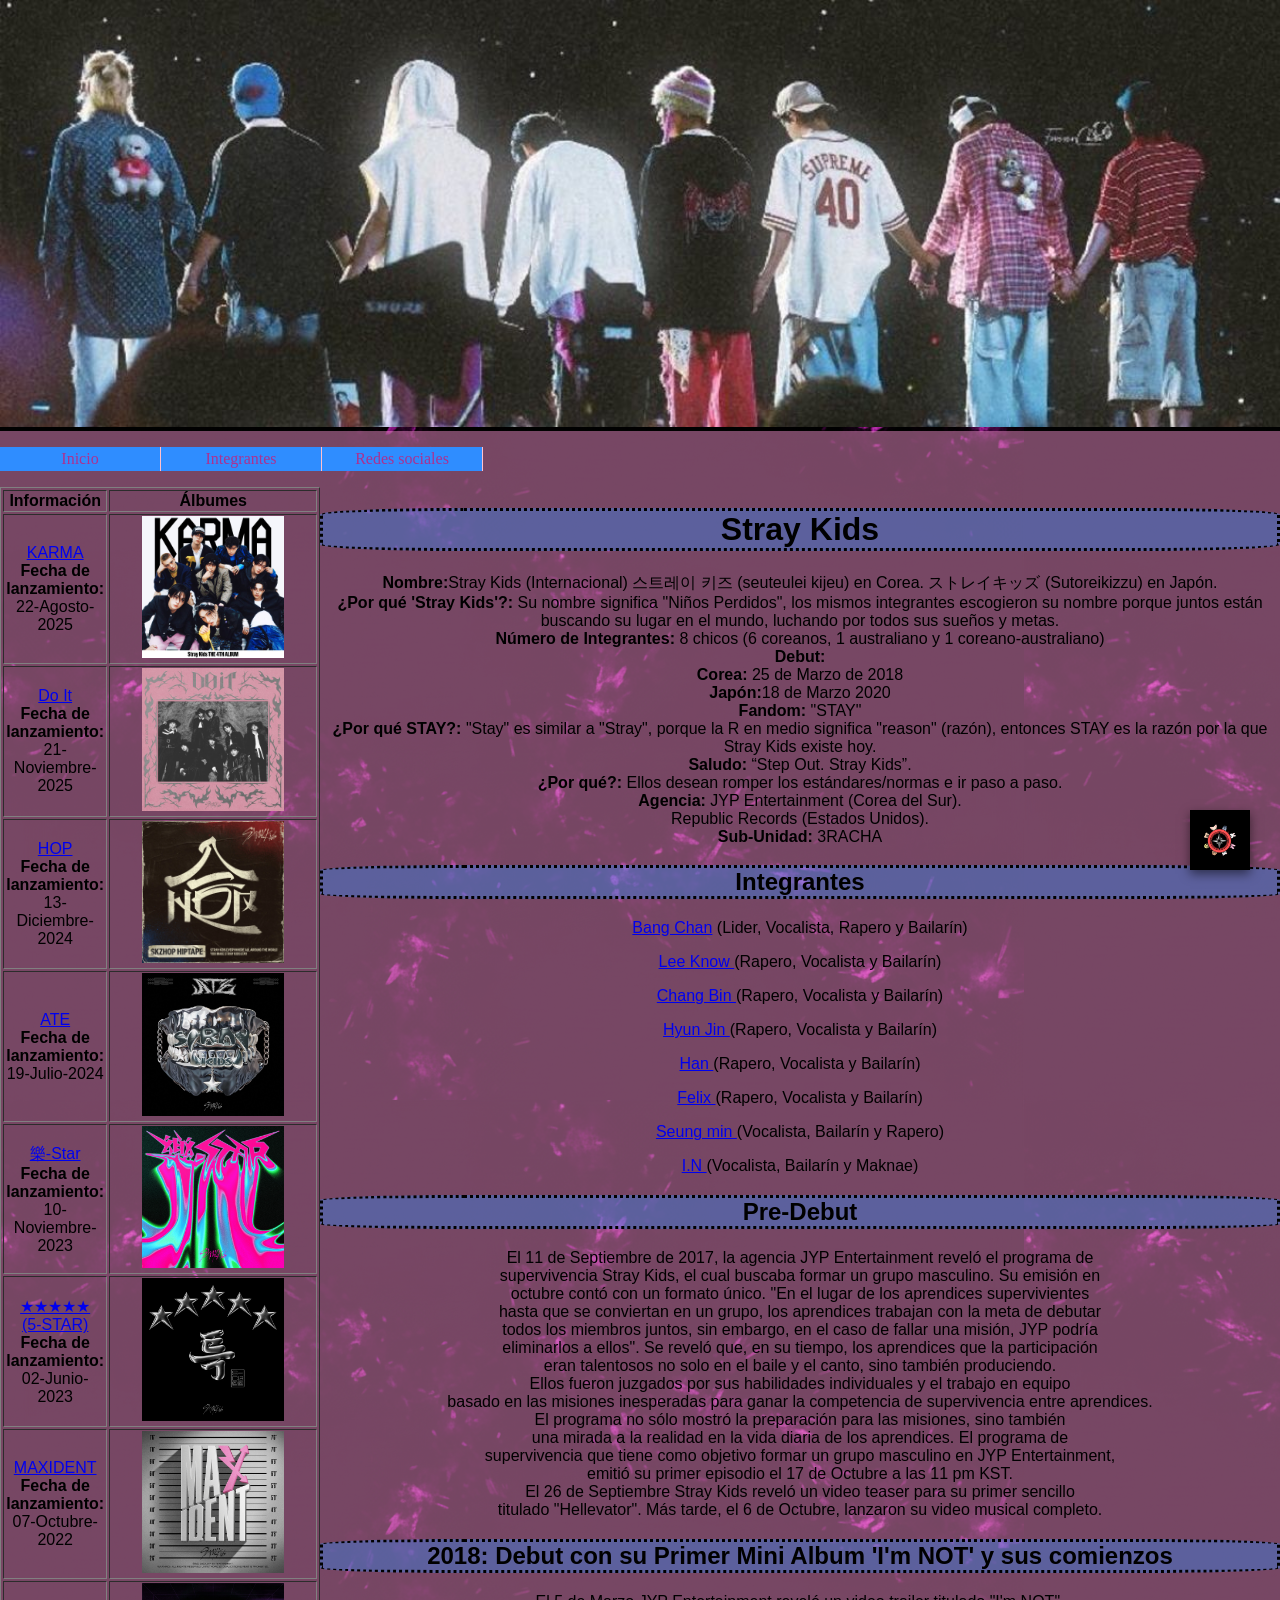
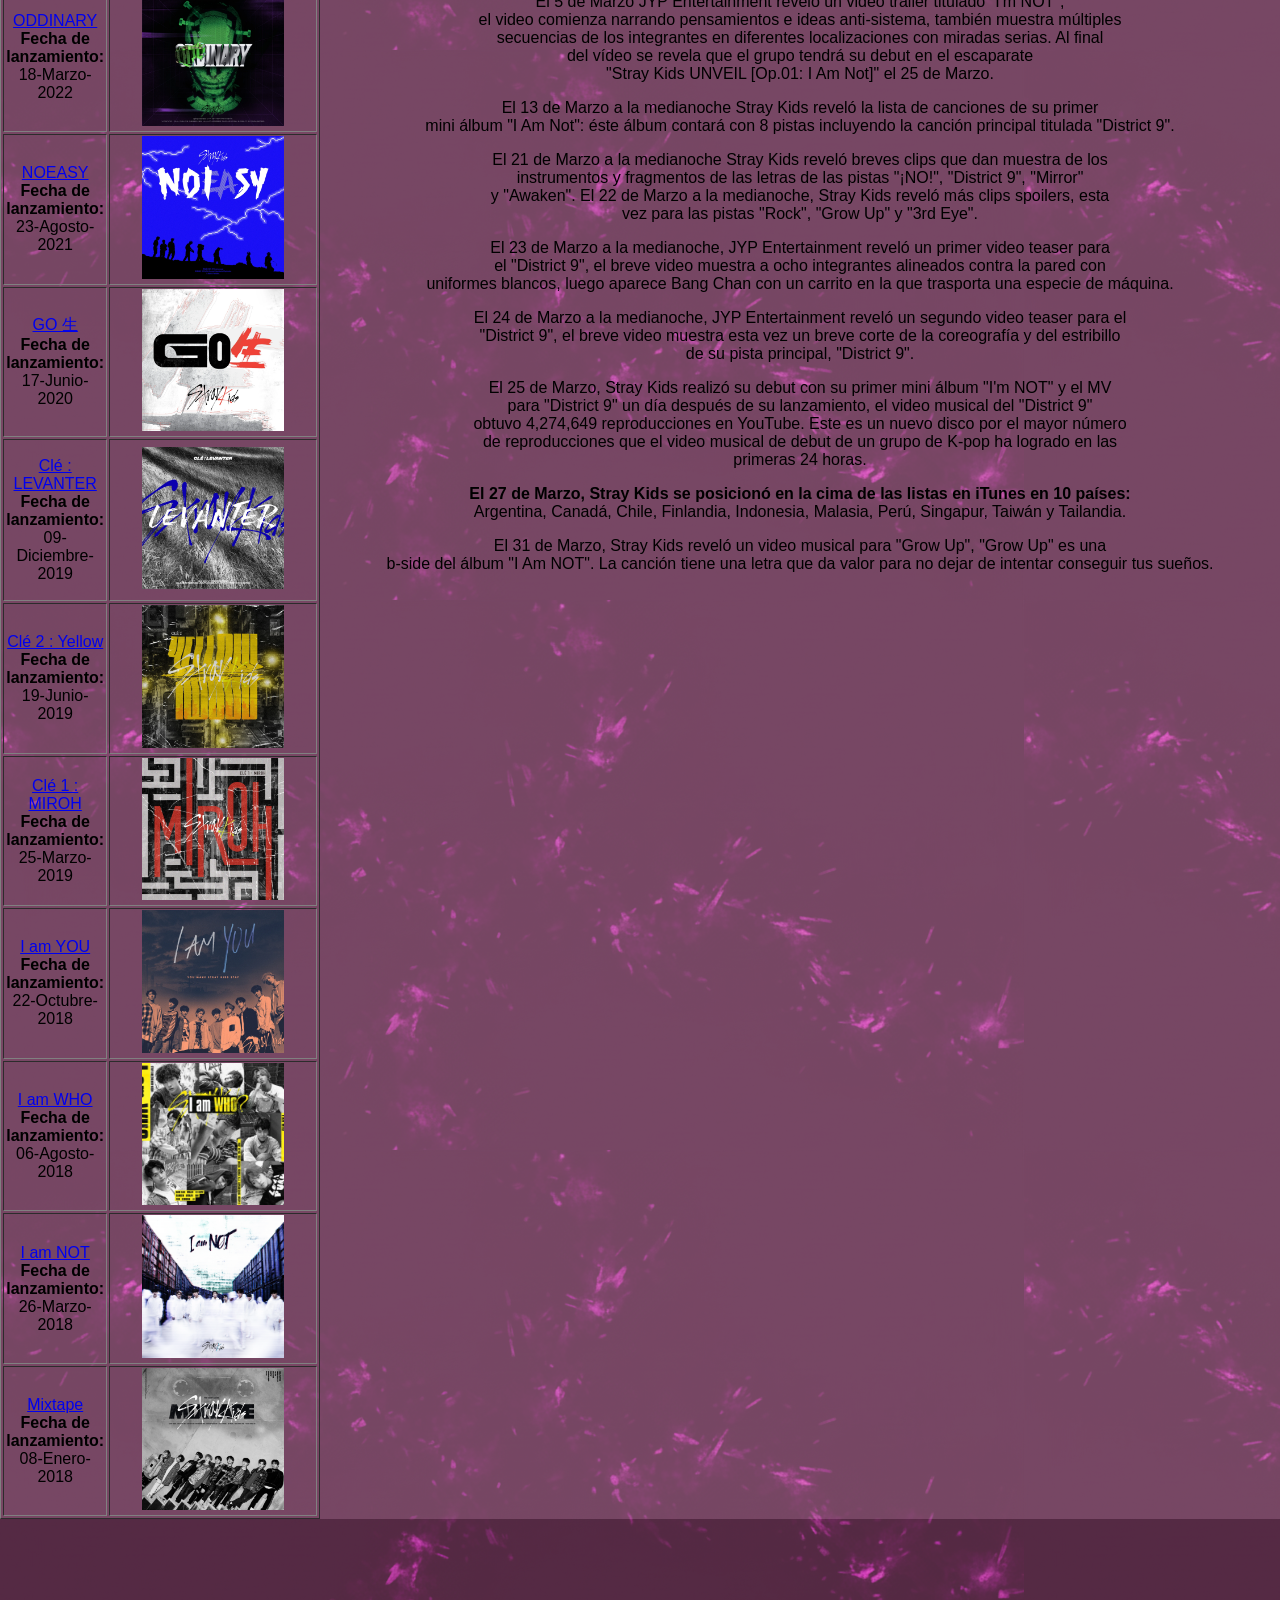
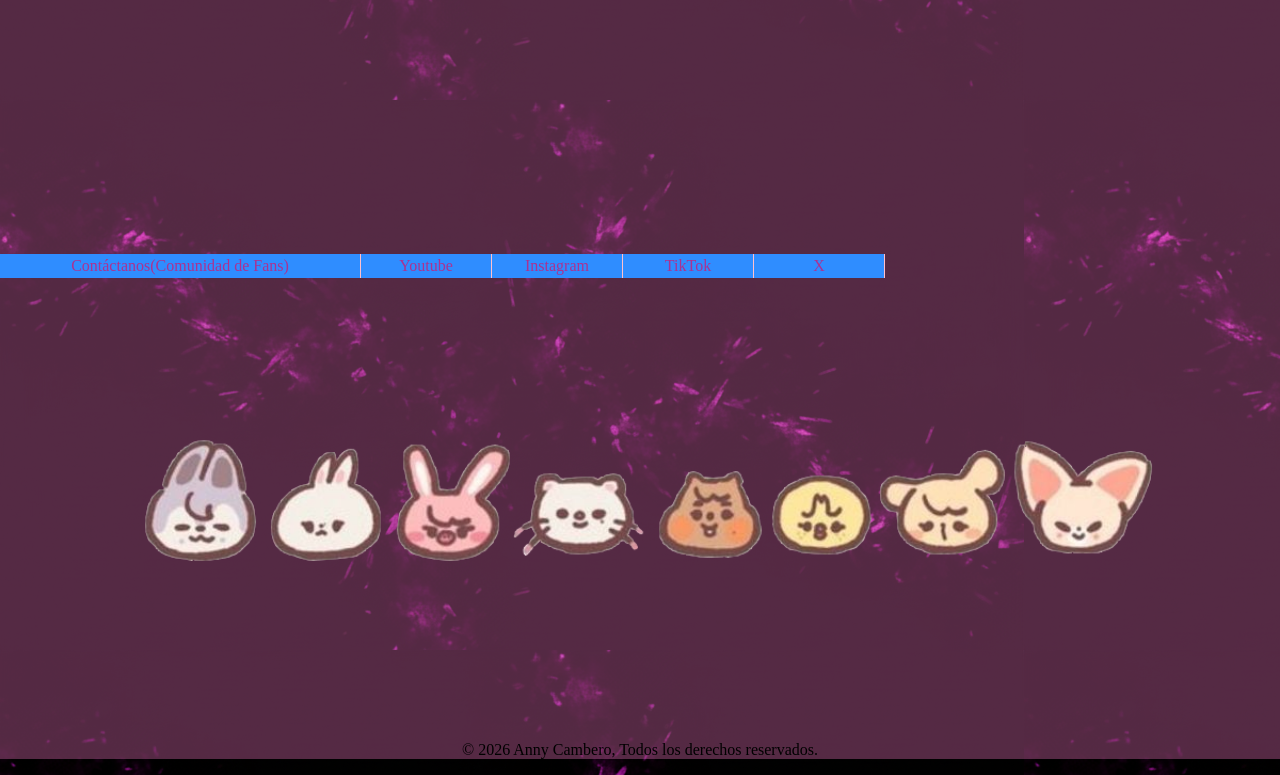
==== index.html @ a5a8ddfd "Renombre la portada a index.html y arreglé los enlaces" ====
<!DOCTYPE html>
<html lang="es">
<head>
    <meta charset="UTF-8">
    <meta name="viewport" content="width=device-width, initial-scale=1.0">
    <title>StrayKids </title>
    <link rel="stylesheet" href="style.css">
</head>

<body>
      <header id="inicio">
            <img id="fotoHeader" src="imágenes/headerdelaPagina.jpg" alt="" width="100%" height="25%"> 
             <div id="headerDelapágina">
        <nav class="navegadorConEnlaces">
            <a href="#inicio" class="flecha-arriba"> 
        <img src="imágenes/logo-flecha.png" alt="Subir" class="img-flecha"> </a>
        

        </nav>
    
        
            </div>
     
    </header>
            <nav id="navegadorHorizontal">
        <p><a href="#inicio">Inicio</a></p>
        <p><a href="#integrantes">Integrantes</a></p>
        <p><a href="#redesSocialesyOtros">Redes sociales</a></p>
            </nav>
    

    <div id="pantallaCompleta">

    <div id="columnaLateralIzquierda">
        <table border="1">
            <tr> <th>Información</th> <th>Álbumes</th></tr>
                
            <tr>
                 <td><p><a href="https://www.amazon.es/Stray-Kids-CEREMONY-Photobook-Removable-Photocards/dp/B0FNMTMYW7/ref=sr_1_1?__mk_es_ES=%C3%85M%C3%85%C5%BD%C3%95%C3%91&crid=2C3QZOJJYGAXR&dib=eyJ2IjoiMSJ9.[base64].Vhwvr5V5Mys0snPHkKIacOJjFYpPcAE0VhI7h-982Xo&dib_tag=se&keywords=KARMA+straykids+ALBUM&qid=1767722525&sprefix=karma+straykids+albu%2Caps%2C236&sr=8-1">KARMA</a> <br>
<strong>Fecha de lanzamiento:</strong><br>

22-Agosto-2025</p>
         <p></p> </td>
          <td><img src="imágenes/imgalbumes/karmaalbum.jpg" alt="" width="70%" height="70%"></td>
 
          
         </td>
        </tr>
              <tr>
                 <td><p><a href="https://www.amazon.es/PREORDER-BENEFITS-STRAYKIDS-Photocard-Photobook-Photocards/dp/B0G3LKVH7C/ref=sr_1_4?crid=40RS5R4JO81N&dib=eyJ2IjoiMSJ9.[base64].PdGu-u9Kp9HVCbavgt89JQxrhNLJ3OknAO2l4I3DYcQ&dib_tag=se&keywords=do+it+straykids&qid=1767545257&sprefix=Do+it+%2Caps%2C252&sr=8-4">Do It</a> <br>
<strong>Fecha de lanzamiento:</strong><br>21-Noviembre-2025</p>
         </td>
          <td><img src="imágenes/imgalbumes/albumDoIt.jpg" alt="" width="70%" height="70%"></td>
        </tr>
         

          <tr>
                 <td><p><a href="https://www.amazon.es/HOP-SKZHOP-VER-Stray-Kids/dp/B0DMWT47YF/ref=sr_1_3?crid=35ZAHBT22FILL&dib=eyJ2IjoiMSJ9.[base64].1u2Ji4Eo_I1xWTdGpuXz5YVuSvqwGhmqSB-glofW_D4&dib_tag=se&keywords=hop+stray+kids+album&qid=1767712039&sprefix=HOP+%2Caps%2C244&sr=8-3">HOP</a><br>
<strong>Fecha de lanzamiento:</strong><br>13-Diciembre-2024</p>
         </td>
          <td><img src="imágenes/imgalbumes/StrayKidsHop.webp" alt="" width="70%" height="70%"></td>
        </tr>
        <tr>
                 <td><p><a href="https://www.amazon.es/Stray-Kids-Photobook-Photocard-Photocards/dp/B0D9VXJH5N/ref=sr_1_1?__mk_es_ES=%C3%85M%C3%85%C5%BD%C3%95%C3%91&crid=2FGQWB7JT1KVE&dib=eyJ2IjoiMSJ9.[base64].HmnT6dRRYgv3z-L-IwZN6lpzorxS1dxOUDOIUBAY9UY&dib_tag=se&keywords=ATE+stray+kids+album&qid=1767712508&sprefix=ate+stray+kids+album%2Caps%2C283&sr=8-1">ATE</a><br>
<strong>Fecha de lanzamiento:</strong><br>19-Julio-2024</p>
         </td>
          <td><img src="imágenes/imgalbumes/ATE.webp" alt="" width="70%" height="70%"></td>
        </tr>
        <tr>
                 <td><p><a href="https://www.amazon.es/Stray-Kids-Rock-STAR-Strandard-Photocards/dp/B0CN6RTB5S/ref=sr_1_1?__mk_es_ES=%C3%85M%C3%85%C5%BD%C3%95%C3%91&crid=3G88BR9Q91FIR&dib=eyJ2IjoiMSJ9.[base64].VUmRIhKdbPFbYEJigEuPGTQvOeJIcmSxxNnPeWtOyPA&dib_tag=se&keywords=%E6%A8%82-Star+stray+kids+album&qid=1767722721&sprefix=%E6%A8%82-star+stray+kids+album%2Caps%2C289&sr=8-1">樂-Star</a> <br>
<strong>Fecha de lanzamiento:</strong><br>10-Noviembre-2023</p>
         </td>
          <td><img src="imágenes/imgalbumes/Rock-Star_SKZ_Album_Cover.webp" alt="" width="70%" height="70%"></td>
        </tr>
         
          <tr>
                 <td><p><a href="https://www.amazon.es/STRAY-5-STAR-%C3%A1lbum-EDICI%C3%93N-EST%C3%81NDAR/dp/B0C64FBSY5/ref=sr_1_1?__mk_es_ES=%C3%85M%C3%85%C5%BD%C3%95%C3%91&crid=BW4ELUPA4RBD&dib=eyJ2IjoiMSJ9.[base64].98fFyiv9Jz4AFzgCFkikKP48rG_xH3nuWlBumovC7F8&dib_tag=se&keywords=%E2%98%85%E2%98%85%E2%98%85%E2%98%85%E2%98%85+%285-STAR%29+stray+kids+album&qid=1767713083&sprefix=5-star+stray+kids+album%2Caps%2C257&sr=8-1">★★★★★<br>(5-STAR)</a><br>
<strong>Fecha de lanzamiento:</strong><br>02-Junio-2023</p>
         </td>
          <td><img src="imágenes/imgalbumes/5star.webp" alt="" width="70%" height="70%"></td>
        </tr>
          
          <tr>
                 <td><p><a href="https://www.amazon.es/STRAY-KIDS-SKZ-MAXIDENT-T-CRUSH/dp/B0DJRFPG76/ref=sr_1_3?__mk_es_ES=%C3%85M%C3%85%C5%BD%C3%95%C3%91&crid=3MQZQ7BNKOOSH&dib=eyJ2IjoiMSJ9.[base64].UKD4htcSXQzzFQmVWdD5UJ7bSlYAdJnzkhL79yy50Tk&dib_tag=se&keywords=MAXIDENT+stray+kids+album&qid=1767713141&sprefix=maxident+stray+kids+album%2Caps%2C254&sr=8-3">MAXIDENT</a> <br>
<strong>Fecha de lanzamiento:</strong><br>07-Octubre-2022</p>
         </td>
          <td><img src="imágenes/imgalbumes/maxident.webp" alt="" width="70%" height="70%"></td>
        </tr>
          <tr>
                 <td><p><a href="https://www.amazon.es/STRAY-KIDS-SKZ-ODDINARY-SCANNING/dp/B0DJFBDN75/ref=sr_1_1?__mk_es_ES=%C3%85M%C3%85%C5%BD%C3%95%C3%91&crid=2GFXBGL7V7TW7&dib=eyJ2IjoiMSJ9.[base64].JN_nRpaPwxtyunVq5ojsmm9H96cN5KAeM39gDQEMRSE&dib_tag=se&keywords=ordinary+stray+kids+album&qid=1767713503&sprefix=oddinary+stray+kids+album%2Caps%2C252&sr=8-1">ODDINARY</a> <br>
<strong>Fecha de lanzamiento:</strong><br>18-Marzo-2022</p>
         </td>
          <td><img src="imágenes/imgalbumes/ODDINARY.webp" alt="" width="70%" height="70%"></td>
        </tr>
          <tr>
                 <td><p><a href="https://www.amazon.es/STRAY-KIDS-SKZ-ALBUM-NOEASY/dp/B0DJBZZZT3/ref=sr_1_4?__mk_es_ES=%C3%85M%C3%85%C5%BD%C3%95%C3%91&crid=1NC02JK8VQ8QY&dib=eyJ2IjoiMSJ9.[base64].P1SjxNL8su0reTbjC3Wltvt2Ao7TxcNfFDuGZ4WFEzY&dib_tag=se&keywords=noeasy+stray+kids+album&qid=1767713725&sprefix=noeasy+stray+kids+album%2Caps%2C228&sr=8-4">NOEASY</a> <br>
<strong>Fecha de lanzamiento:</strong><br>23-Agosto-2021</p>
         </td>
          <td><img src="imágenes/imgalbumes/noeasy.webp" alt="" width="70%" height="70%"></td>
        </tr>
         <tr>
                 <td><p><a href="https://www.amazon.es/STANDARD-RANDOM-Tarjeta-PreOrder-TRACKING/dp/B089Q8Q8KV/ref=sr_1_2?__mk_es_ES=%C3%85M%C3%85%C5%BD%C3%95%C3%91&crid=260QRTA4OUXW1&dib=eyJ2IjoiMSJ9.DFM1EEOF3caIhEZwh5RK41avUi0OV5-DGU0omA5H3Q4o2EbJqaSybFu4Rq4gaE0e5TI4pgzdZ6H8Jjg_d2KJmu3HF5kQpoZ4FaSraswPhRHuhl8hIJmR5xPU4PNifYLcYG2OwWtsWb6Y3un95ST-Zg.xfO_nc4Y5TAyglIFdPTCjQEPrk8qWb4qTiSv58UDHq8&dib_tag=se&keywords=GO+%E7%94%9F+stray+kids+album&qid=1767722789&sprefix=go+%E7%94%9F+stray+kids+album%2Caps%2C294&sr=8-2">GO 生</a> <br>
<strong>Fecha de lanzamiento:</strong><br>17-Junio-2020</p>
         </td>
          <td><img src="imágenes/imgalbumes/goalbum.webp" alt="" width="70%" height="70%"></td>
        </tr>
          <tr>
                 <td><p><a href="https://www.amazon.es/STRAY-KIDS-SKZ-KPOP-LEVANTER/dp/B0DNQVFHCZ/ref=sr_1_1?__mk_es_ES=%C3%85M%C3%85%C5%BD%C3%95%C3%91&crid=2WZSPPUG5GAII&dib=eyJ2IjoiMSJ9.[base64].AAZk57y750S219dGrjd4L21SJBT-bwMj_WXmNQaEKZw&dib_tag=se&keywords=Cl%C3%A9+%3A+LEVANTER+stray+kids+album&qid=1767721527&sprefix=cl%C3%A9+levanter+stray+kids+album%2Caps%2C249&sr=8-1">Clé : LEVANTER</a> <br>
<strong>Fecha de lanzamiento:</strong><br>09-Diciembre-2019</p>
         </td>
          <td><img src="imágenes/imgalbumes/clelevanter.webp" alt="" width="70%" height="70%"></td>
        </tr>
       
        <tr>
                 <td><p><a href="https://www.amazon.es/Cle-Yellow-Wood-Special-Album/dp/B07SL34WR3/ref=sr_1_3_mod_primary_new?__mk_es_ES=%C3%85M%C3%85%C5%BD%C3%95%C3%91&crid=2FAHU7296N5HM&dib=eyJ2IjoiMSJ9.[base64].l595_-xmg54UFBU6zzUN6prmW45QDrDu6hi-1IJEGzA&dib_tag=se&keywords=Cl%C3%A9+2+%3A+Yellow+stray+kids+album&qid=1767721693&sbo=RZvfv%2F%2FHxDF%2BO5021pAnSA%3D%3D&sprefix=cl%C3%A9+2+yellow+stray+kids+album%2Caps%2C266&sr=8-3">Clé 2 : Yellow</a> <br>
<strong>Fecha de lanzamiento:</strong><br>19-Junio-2019</p>
         </td>
          <td><img src="imágenes/imgalbumes/cleyellow.webp" alt="" width="70%" height="70%"></td>
        </tr>
        <tr>
                 <td><p><a href="https://www.amazon.es/STRAY-KIDS-CLE-Photocards-Double-Sided/dp/B09N7NYBMP/ref=sr_1_1?__mk_es_ES=%C3%85M%C3%85%C5%BD%C3%95%C3%91&crid=14R6RL2QW3TJV&dib=eyJ2IjoiMSJ9.[base64].ER5YOHgmyMBtVInGEB7mOFc0t6IzpUASEdY6zV6zVAE&dib_tag=se&keywords=Cl%C3%A9+1+%3A+MIROH+stray+kids+album&qid=1767721780&sprefix=ccl%C3%A9+1+miroh+stray+kids+album%2Caps%2C254&sr=8-1">Clé 1 : MIROH</a> <br>
<strong>Fecha de lanzamiento:</strong><br>25-Marzo-2019</p>
         </td>
          <td><img src="imágenes/imgalbumes/clemiroh.webp" alt="" width="70%" height="70%"></td>
        </tr>
        <tr>
                 <td><p><a href="https://www.amazon.es/STRAY-KIDS-Photobook-Photocards-Double-Sided/dp/B08FH9YYDM/ref=sr_1_1?__mk_es_ES=%C3%85M%C3%85%C5%BD%C3%95%C3%91&crid=1HFDI43F7XSMQ&dib=eyJ2IjoiMSJ9.[base64].-ebqTVOOnfdV8UmYcSe06IhH_8eTZ0hhswH53DjrsPI&dib_tag=se&keywords=i+am+you+stray+kids+album&qid=1767721897&sprefix=i+am+you+stray+kids+album%2Caps%2C243&sr=8-1">I am YOU</a> <br>
<strong>Fecha de lanzamiento:</strong><br>22-Octubre-2018</p>
         </td>
          <td><img src="imágenes/imgalbumes/iamyoualbum.webp" alt="" width="70%" height="70%"></td>
        </tr>
        <tr>
                 <td><p><a href="https://www.amazon.es/STRAY-KIDS-Photobook-Self-Portrait-Photocard/dp/B0BW83LSXG/ref=sr_1_1?__mk_es_ES=%C3%85M%C3%85%C5%BD%C3%95%C3%91&crid=32XKC54O2C4DN&dib=eyJ2IjoiMSJ9.[base64].3T1pAULOaSZO2OoLfCALJ1RE_Drzk7LbdPBNrD_skk8&dib_tag=se&keywords=i+am+who+stray+kids+album&qid=1767722031&sprefix=i+am+who+stray+kids+album%2Caps%2C307&sr=8-1">I am WHO</a> <br>
<strong>Fecha de lanzamiento:</strong><br>06-Agosto-2018</p>
         </td>
          <td><img src="imágenes/imgalbumes/iamWHOalbum.webp" alt="" width="70%" height="70%"></td>
        </tr>
        <tr>
                 <td><p><a href="https://www.amazon.es/STRAY-KIDS-Photobook-Photocards-Button/dp/B0BW813T11/ref=sr_1_1?__mk_es_ES=%C3%85M%C3%85%C5%BD%C3%95%C3%91&crid=37D88AN34X14T&dib=eyJ2IjoiMSJ9.[base64].cUkBzyCRGTqBrHXdI5Iz3XdHobVKoBW8IxA5KqipaLs&dib_tag=se&keywords=i+am+NOT+stray+kids+album&qid=1767721962&sprefix=i+am+not+stray+kids+album%2Caps%2C278&sr=8-1">I am NOT</a> <br>
<strong>Fecha de lanzamiento:</strong><br>26-Marzo-2018</p>
         </td>
          <td><img src="imágenes/imgalbumes/iamnotalbum.webp" alt="" width="70%" height="70%"></td>
        </tr>
        
        <tr>
                 <td><p><a href="https://www.amazon.es/STRAY-KIDS-SKZ-DEBUT-MIXTAPE/dp/B0DJPMDYH7/ref=sr_1_2?crid=20E1Z8BB7O8QN&dib=eyJ2IjoiMSJ9.[base64].wxZxMVxWnWxrB2-LRYfCXWNvsUWFRlffJX5djPRGOMk&dib_tag=se&keywords=mixtape+stray+kids+album&qid=1767722177&sprefix=mytape+stray+kids+album%2Caps%2C226&sr=8-2">Mixtape</a> <br>
<strong>Fecha de lanzamiento:</strong><br>08-Enero-2018</p>
         </td>
          <td><img src="imágenes/imgalbumes/Stray_Kids_-_Mixtape.webp" alt="" width="70%" height="70%"></td>
        </tr>

        </table>
        


        </div>



     <div id="columnaLateralDerecha">
            <div>
                

                <div id="informacionStraykids">

                    <h1>Stray Kids</h1>
                    <p><strong>Nombre:</strong>Stray Kids (Internacional) 스트레이 키즈 (seuteulei kijeu) en Corea.
ストレイキッズ (Sutoreikizzu) en Japón.<br>
<strong>¿Por qué 'Stray Kids'?:</strong> Su nombre significa "Niños Perdidos", los mismos integrantes escogieron su nombre porque juntos están buscando su lugar en el mundo, luchando por todos sus sueños y metas.<br>
<strong>Número de Integrantes:</strong> 8 chicos (6 coreanos, 1 australiano y 1 coreano-australiano)<br>
<strong>Debut:</strong><br>
<strong>Corea:</strong> 25 de Marzo de 2018<br>
<strong>Japón:</strong>18 de Marzo 2020<br>
<strong>Fandom:</strong> "STAY"<br>
<strong>¿Por qué STAY?: </strong> "Stay" es similar a "Stray", porque la R en medio significa "reason" (razón), entonces STAY es la razón por la que Stray Kids existe hoy.<br>
<strong>Saludo:</strong> “Step Out. Stray Kids”.<br>
<strong>¿Por qué?:</strong> Ellos desean romper los estándares/normas e ir paso a paso.<br>
<strong>Agencia:</strong>
JYP Entertainment (Corea del Sur).<br>
Republic Records (Estados Unidos).<br>
<strong>Sub-Unidad:</strong>
3RACHA</p>

                    
            <h2 id="integrantes">Integrantes</h2>
            <p><a href="02.BangChan.html">Bang Chan</a> (Lider, Vocalista, Rapero y Bailarín)</p>
            <p><a href="03.Leeknow.html">Lee Know </a> (Rapero, Vocalista y Bailarín)</p>
            <p><a href="05.Changbin.html">Chang Bin </a> (Rapero, Vocalista y Bailarín)</p>
            <p><a href="07.Hyunjin.html">Hyun Jin </a> (Rapero, Vocalista y Bailarín)</p>
            <p><a href="06.Han.html">Han </a> (Rapero, Vocalista y Bailarín)</p>
            <p><a href="04.Felix.html">Felix </a> (Rapero, Vocalista y Bailarín)</p>
            <p><a href="09.Seungmin.html">Seung min </a>(Vocalista, Bailarín y Rapero)</p>
            <p><a href="08.IN.html">I.N </a> (Vocalista, Bailarín y Maknae)</p>


            <h2>Pre-Debut</h2>

            <p>El 11 de Septiembre de 2017, la agencia JYP Entertainment reveló el programa de<br>
                 supervivencia Stray Kids, el cual buscaba formar un grupo masculino. Su emisión en <br>
                 octubre contó con un formato único. "En el lugar de los aprendices supervivientes <br>
                 hasta que se conviertan en un grupo, los aprendices trabajan con la meta de debutar <br>
                 todos los miembros juntos, sin embargo, en el caso de fallar una misión, JYP podría<br>
                 eliminarlos a ellos". Se reveló que, en su tiempo, los aprendices que la participación<br>
                eran talentosos no solo en el baile y el canto, sino también produciendo. <br>
                Ellos fueron juzgados por sus habilidades individuales y el trabajo en equipo <br>
                basado en las misiones inesperadas para ganar la competencia de supervivencia entre aprendices.<br>

                El programa no sólo mostró la preparación para las misiones, sino también<br>
                una mirada a la realidad en la vida diaria de los aprendices. El programa de <br>
                supervivencia que tiene como objetivo formar un grupo masculino en JYP Entertainment, <br>
                emitió su primer episodio el 17 de Octubre a las 11 pm KST.<br>
                El 26 de Septiembre Stray Kids reveló un video teaser para su primer sencillo<br>
                titulado "Hellevator". Más tarde, el 6 de Octubre, lanzaron su video musical completo.<br></p>

                <h2>2018: Debut con su Primer Mini Album 'I'm NOT' y sus comienzos</h2>
                <p>El 5 de Marzo JYP Entertainment reveló un video trailer titulado "I'm NOT", <br>
                el video comienza narrando pensamientos e ideas anti-sistema, también muestra múltiples<br>
                secuencias de los integrantes en diferentes localizaciones con miradas serias. Al final<br>
                del vídeo se revela que el grupo tendrá su debut en el escaparate <br>
                "Stray Kids UNVEIL [Op.01: I Am Not]" el 25 de Marzo.
                </p>
                <p>El 13 de Marzo a la medianoche Stray Kids reveló la lista de canciones de su primer <br>
                mini álbum "I Am Not": éste álbum contará con 8 pistas incluyendo la canción principal titulada "District 9".
                </p>
                <p>El 21 de Marzo a la medianoche Stray Kids reveló breves clips que dan muestra de los <br>
                instrumentos y fragmentos de las letras de las pistas "¡NO!", "District 9", "Mirror"<br>
                y "Awaken". El 22 de Marzo a la medianoche, Stray Kids reveló más clips spoilers, esta<br>
                vez para las pistas "Rock", "Grow Up" y "3rd Eye".</p>
                <p>El 23 de Marzo a la medianoche, JYP Entertainment reveló un primer video teaser para <br>
                el "District 9", el breve video muestra a ocho integrantes alineados contra la pared con<br>
                uniformes blancos, luego aparece Bang Chan con un carrito en la que trasporta una especie de máquina.</p>
                <p>El 24 de Marzo a la medianoche, JYP Entertainment reveló un segundo video teaser para el<br>
                "District 9", el breve video muestra esta vez un breve corte de la coreografía y del estribillo<br>
                de su pista principal, "District 9".</p>
                <p>El 25 de Marzo, Stray Kids realizó su debut con su primer mini álbum "I'm NOT" y el MV<br>
                para "District 9" un día después de su lanzamiento, el video musical del "District 9" <br>
                obtuvo 4,274,649 reproducciones en YouTube. Este es un nuevo disco por el mayor número <br>
                de reproducciones que el video musical de debut de un grupo de K-pop ha logrado en las <br>
                primeras 24 horas.</p>
                <p><strong>El 27 de Marzo, Stray Kids se posicionó en la cima de las listas en iTunes en 10 países:</strong><br>
                Argentina, Canadá, Chile, Finlandia, Indonesia, Malasia, Perú, Singapur, Taiwán y Tailandia.</p>
                <p>El 31 de Marzo, Stray Kids reveló un video musical para "Grow Up", "Grow Up" es una <br>
                b-side del álbum "I Am NOT". La canción tiene una letra que da valor para no dejar de intentar conseguir tus sueños.</p>


                </div>

          
            
            </div>
            


            
        
        
        
        
                </div>
            </div>
            
        </div>
       
        <footer class="contactos">
            <div id="videoST">
            <iframe class="VideoStDoIt" width="560" height="315" src="https://www.youtube.com/embed/NED7nev2ywQ?si=q19WkTVAELUyQOCL" title="YouTube video player" frameborder="0" allow="accelerometer; autoplay; clipboard-write; encrypted-media; gyroscope; picture-in-picture; web-share" referrerpolicy="strict-origin-when-cross-origin" allowfullscreen></iframe>

        </div>
        <div id="Contacto">
           
            <p><a href="10.Formulario.html">Contáctanos(Comunidad de Fans)</a></p>
            </div>
            <div id="redesSocialesyOtros">
                
                <p><a href="https://youtube.com/@straykids?si=LJGlOYdUP0jl67sN">Youtube</a></p>
                <p><a href="https://www.instagram.com/realstraykids?igsh=bHFtYm9mMnprOGZ0">Instagram</a></p>
                <p><a href="https://www.tiktok.com/@jypestraykids?_r=1&_t=ZN-92qYNyVR0Ja">TikTok</a></p>
                <p><a href="https://x.com/Stray_Kids">X</a></p>




            </div>

            <img id="ImgFooter" src="imágenes/footerLimpio.png" alt="" width="100%" height="25%">
             <p>&copy; 2026 Anny Cambero, Todos los derechos reservados.</p>


        </footer>







    </div>


 


</body>
</html>
---- style.css ----
body{
    background-image: url(imágenes/fondo\ de\ la\ páginaweb.png);
    background-repeat: repeat;
    margin: 0;
    padding: 0;
    text-align: center;
}
h1{
    font-family: 'Gill Sans', 'Gill Sans MT', Calibri, 'Trebuchet MS', sans-serif;
    background-color: rgba(47, 141, 255, 0.37);
    border-radius: 15%;
    border-style: dotted;
}
h2{
    font-family: 'Gill Sans', 'Gill Sans MT', Calibri, 'Trebuchet MS', sans-serif;
    background-color: rgba(47, 141, 255, 0.37);
    border-radius: 15%;
    border-style: dotted;
}
h3{
    background-color: rgba(47, 141, 255, 0.37);
    border-radius: 15%;
    border-style: dotted;
}



#navegadorHorizontal{
    margin: 0;
    padding: 0;
    list-style-type: none;
    display: flex;
    flex-direction: row;
    background-color: rgb(240, 143, 203, 0.491);
   
}
#navegadorHorizontal a{
    width:150px;
    text-decoration: none;
    text-align: center;
    color: #ab3291;
    background-color: rgb(47, 141, 255);
    padding: 3px 5px;
    border-right: 1px solid pink;
    display: block;
    
    

}


#navegadorHorizontal a:hover{
    background-color: #fa7fe0;
}




#pantallaCompleta{
    display: flex;
    font-family: Arial, Helvetica, sans-serif;
 

}


#columnaLateralIzquierda{
    display: flex;
    flex-direction: column;
    width: 25%;
    background-color: rgba(240, 143, 203, 0.491);

}

#columnaLateralDerecha{
    display: flex;
    flex-direction: column;
    width: 75%;
    background-color: rgba(240, 143, 203, 0.491);
}
    

footer{
background-color: rgba(253, 126, 204, 0.329);

}


.flecha-arriba {
    position: fixed;
    bottom: 30px;
    right: 30px;
    width: 60px;         
    height: 60px;        
    background-color: #000000; 
    display: flex;       
    justify-content: center;
    align-items: center;
    box-shadow: 0px 4px 10px rgba(0,0,0,0.5);
    transition: transform 0.3s ease; 
    z-index: 9999;
}

.img-flecha {
    width: 70%;          
    height: auto;
}


.flecha-arriba:hover {
    transform: scale(1.1);
    background-color: #aa268e; 
}

#redesSocialesyOtros{
    margin: 0;
    padding: 0;
    list-style-type: none;
}

#redesSocialesyOtros a{
    width:120px;
    text-decoration: none;
    text-align: center;
    color: #ab3291;
    background-color: rgb(47, 141, 255);
    padding: 3px 5px;
    border-right: 1px solid pink;
    display: block;

}

#redesSocialesyOtros p{
    float: left;

}
#redesSocialesyOtros a:hover{
    background-color: #fa7fe0;

}


#Contacto a{
    width: 350px;
    text-decoration: none;
    text-align: center;
    color: #ab3291;
    background-color: rgb(47, 141, 255);
    padding: 3px 5px;
    border-right: 1px solid pink;
    display: block;

}

#Contacto p{
    float: left;

}
#Contacto a:hover{
    background-color: #fa7fe0;

}
.VideoStDoIt{
    border-radius: 30px;

}
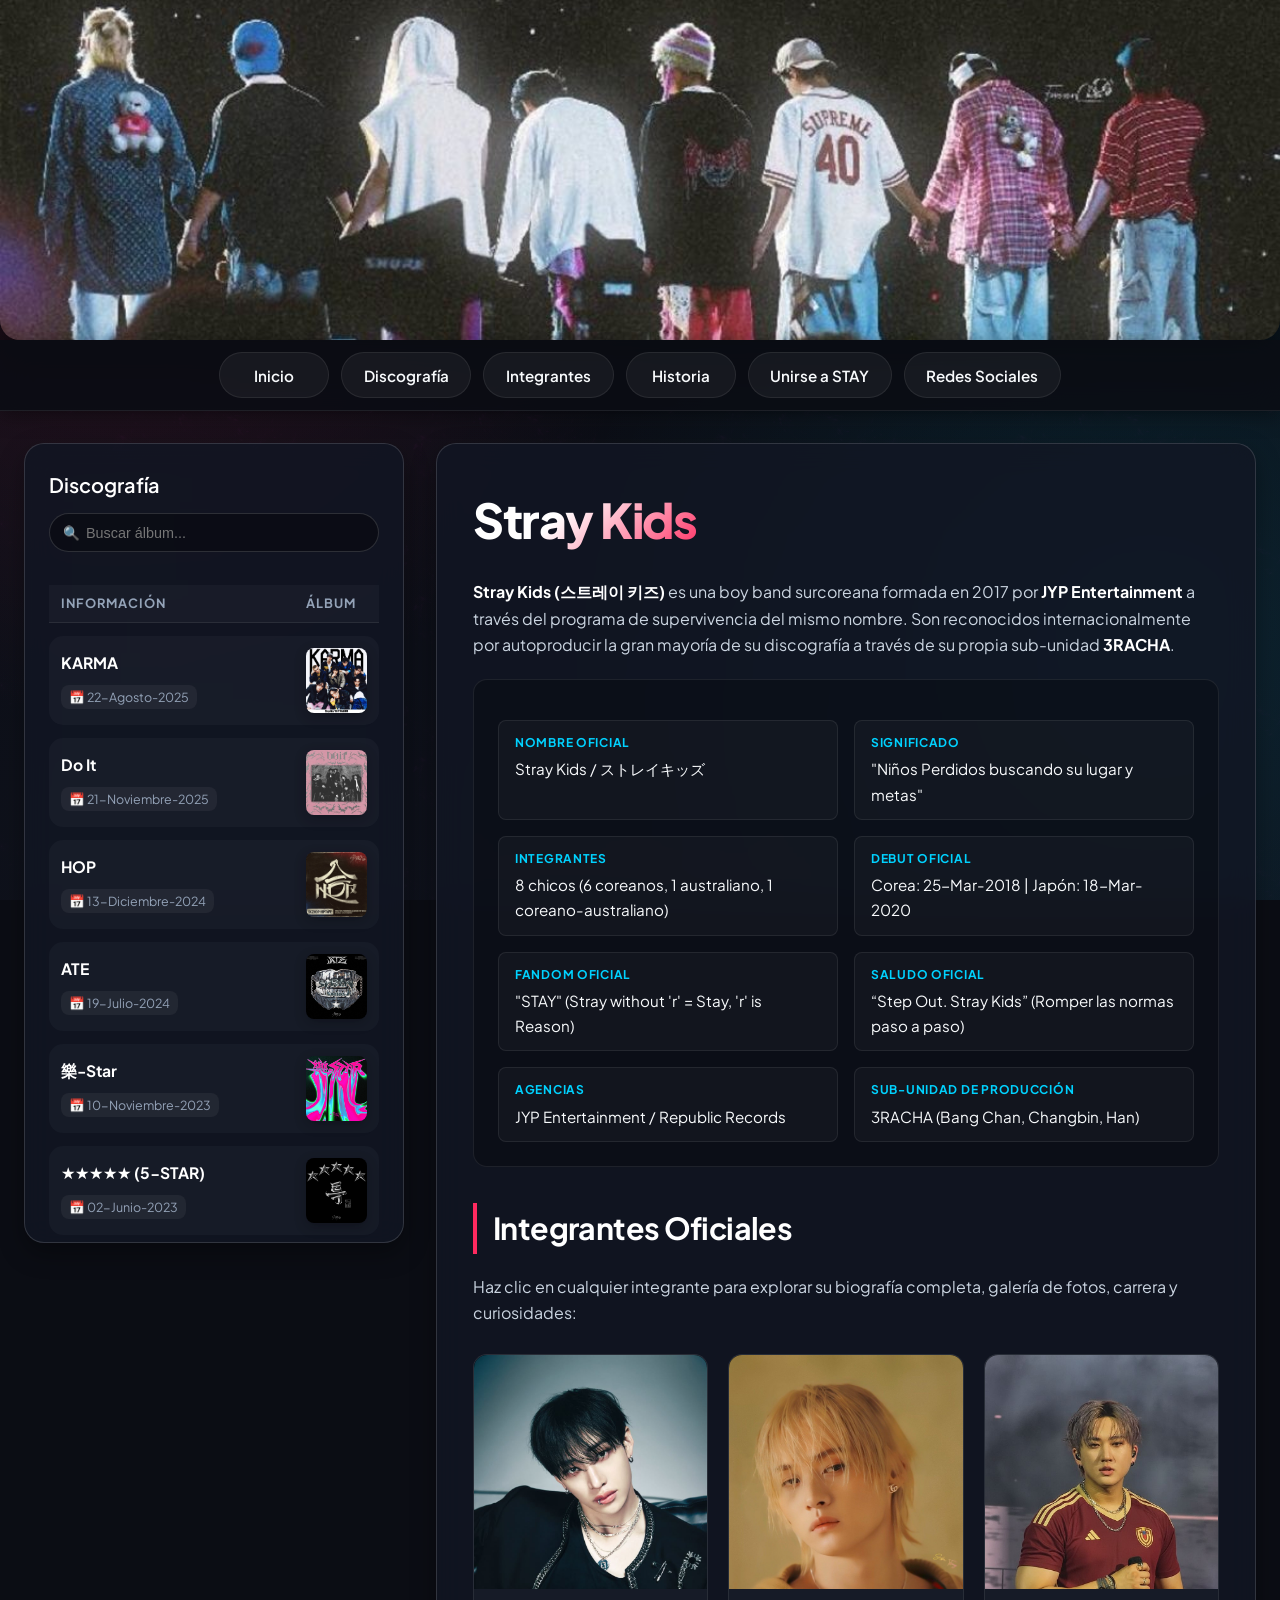
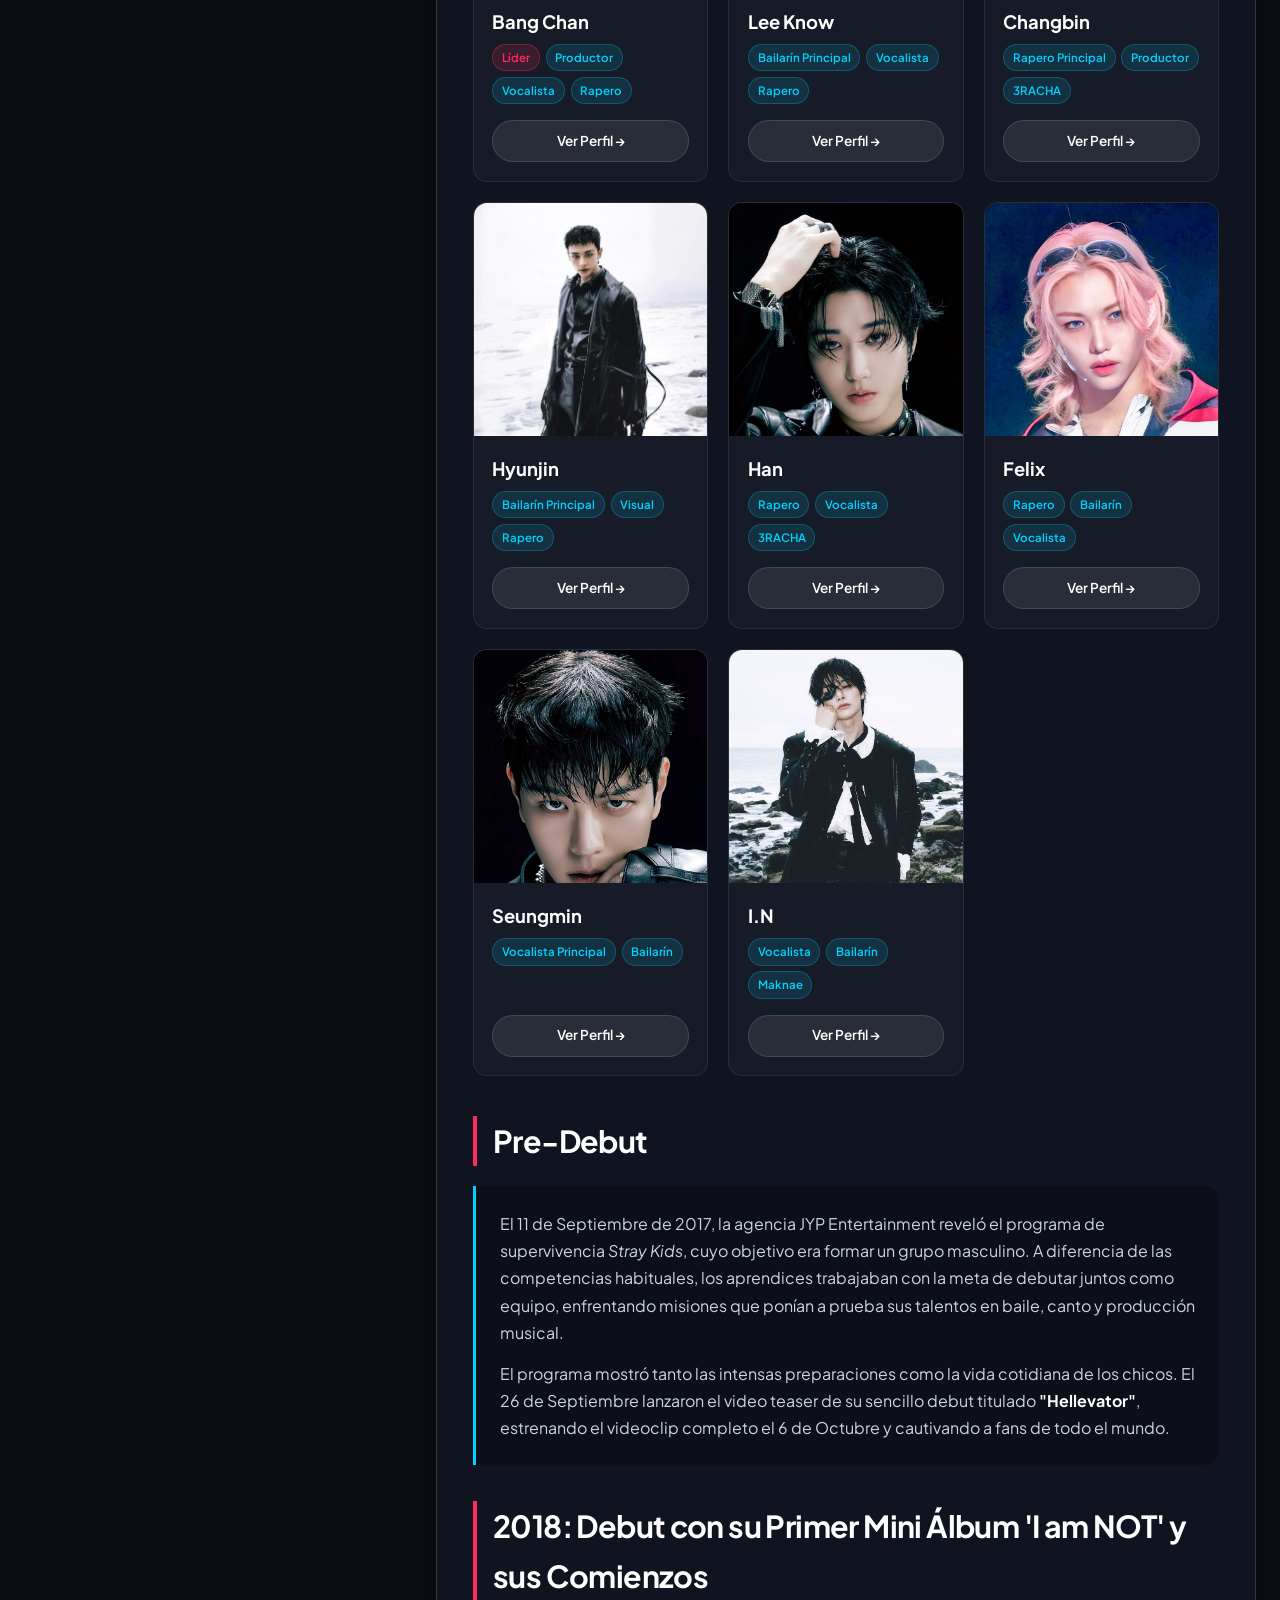
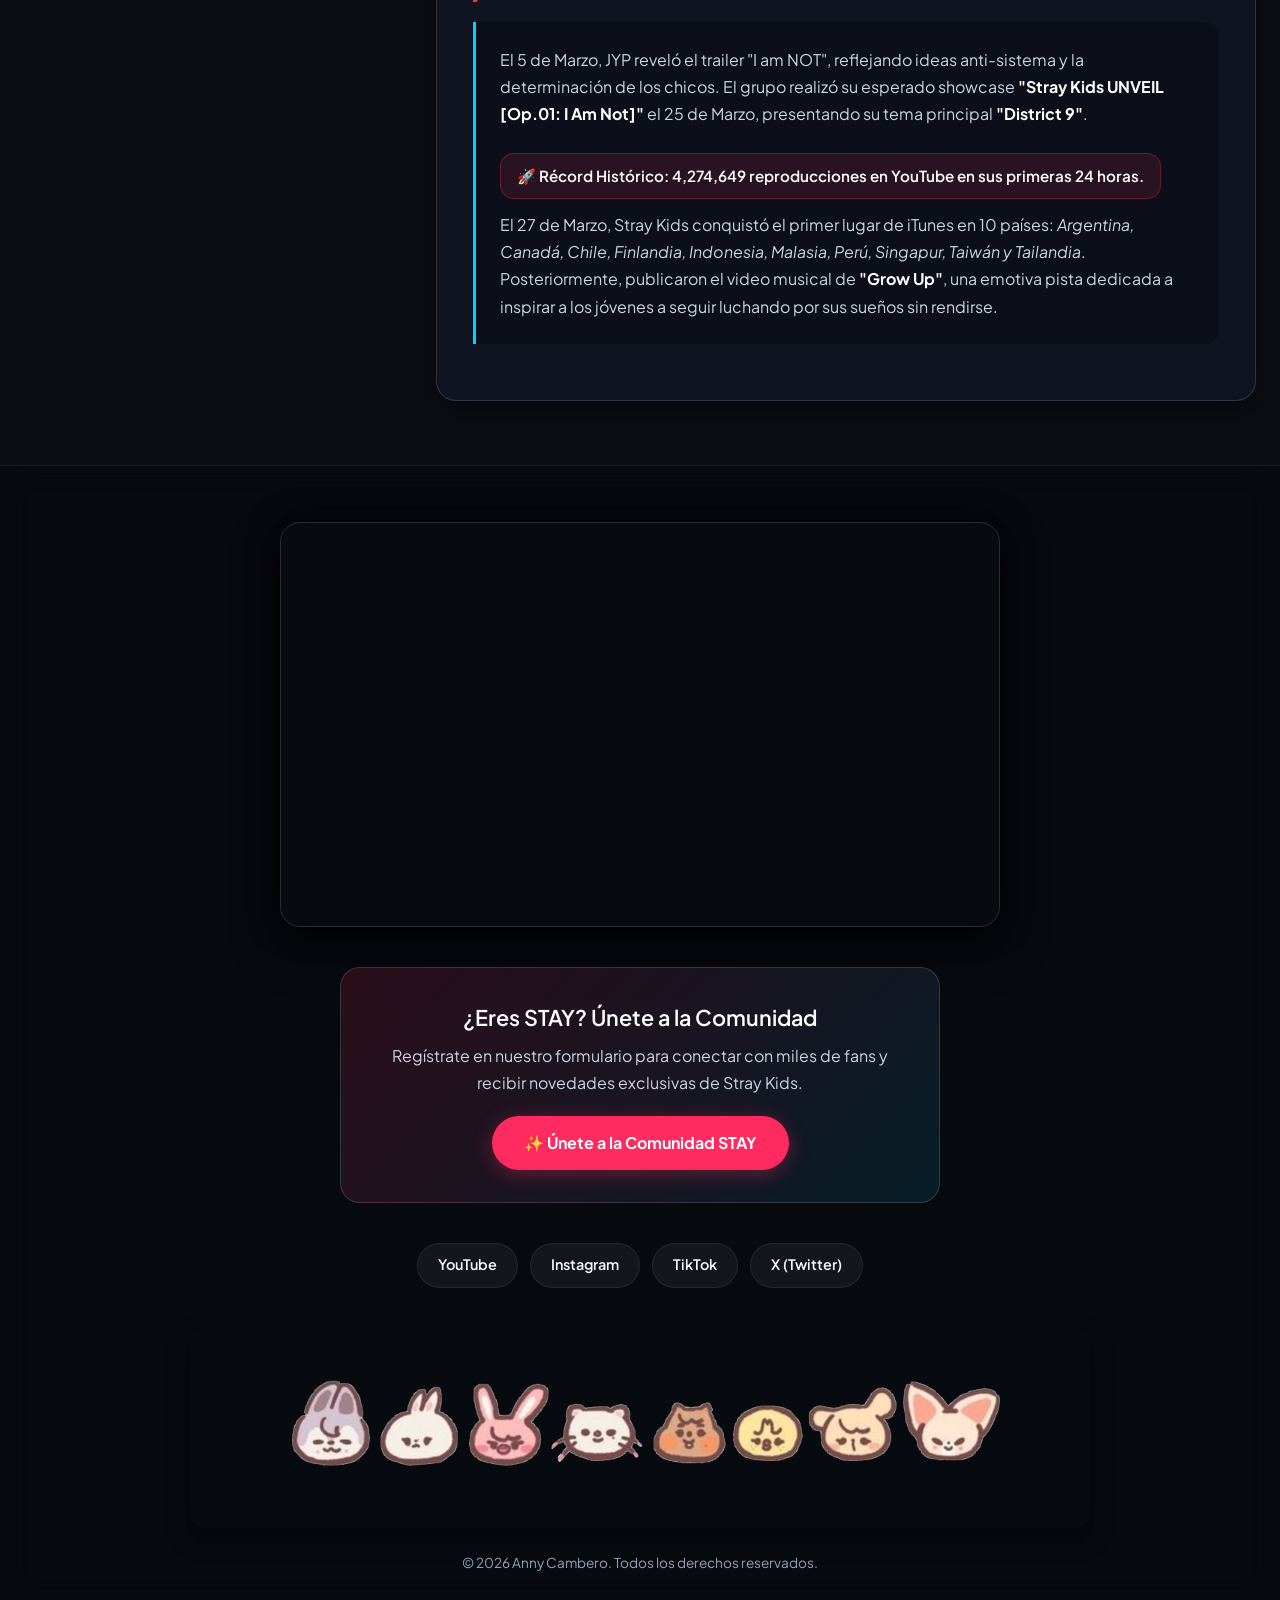
==== commit e5bfec43: "Actualizaciones del sitio web, haciendolo responsive, mejorando estética" ====
--- a/index.html
+++ b/index.html
@@ -3,302 +3,506 @@
 <head>
     <meta charset="UTF-8">
     <meta name="viewport" content="width=device-width, initial-scale=1.0">
-    <title>StrayKids </title>
+    <title>Stray Kids (스트레이 키즈) - Sitio Oficial de Fans</title>
+    <!-- Google Fonts -->
+    <link rel="preconnect" href="https://fonts.googleapis.com">
+    <link rel="preconnect" href="https://fonts.gstatic.com" crossorigin>
+    <link href="https://fonts.googleapis.com/css2?family=Plus+Jakarta+Sans:wght@400;500;600;700;800&display=swap" rel="stylesheet">
     <link rel="stylesheet" href="style.css">
 </head>
 
 <body>
-      <header id="inicio">
-            <img id="fotoHeader" src="imágenes/headerdelaPagina.jpg" alt="" width="100%" height="25%"> 
-             <div id="headerDelapágina">
-        <nav class="navegadorConEnlaces">
-            <a href="#inicio" class="flecha-arriba"> 
-        <img src="imágenes/logo-flecha.png" alt="Subir" class="img-flecha"> </a>
-        
-
-        </nav>
-    
-        
-            </div>
-     
+    <!-- Encabezado / Hero Banner -->
+    <header id="inicio">
+        <img id="fotoHeader" src="imágenes/headerdelaPagina.jpg" alt="Stray Kids Banner Oficial"> 
     </header>
-            <nav id="navegadorHorizontal">
+
+    <!-- Barra de Navegación Sticky -->
+    <nav id="navegadorHorizontal" aria-label="Navegación principal">
         <p><a href="#inicio">Inicio</a></p>
+        <p><a href="#discografia">Discografía</a></p>
         <p><a href="#integrantes">Integrantes</a></p>
-        <p><a href="#redesSocialesyOtros">Redes sociales</a></p>
-            </nav>
-    
-
+        <p><a href="#historia">Historia</a></p>
+        <p><a href="10.Formulario.html">Unirse a STAY</a></p>
+        <p><a href="#redesSocialesyOtros">Redes Sociales</a></p>
+    </nav>
+
+    <!-- Contenido Principal -->
     <div id="pantallaCompleta">
 
-    <div id="columnaLateralIzquierda">
-        <table border="1">
-            <tr> <th>Información</th> <th>Álbumes</th></tr>
-                
-            <tr>
-                 <td><p><a href="https://www.amazon.es/Stray-Kids-CEREMONY-Photobook-Removable-Photocards/dp/B0FNMTMYW7/ref=sr_1_1?__mk_es_ES=%C3%85M%C3%85%C5%BD%C3%95%C3%91&crid=2C3QZOJJYGAXR&dib=eyJ2IjoiMSJ9.[base64].Vhwvr5V5Mys0snPHkKIacOJjFYpPcAE0VhI7h-982Xo&dib_tag=se&keywords=KARMA+straykids+ALBUM&qid=1767722525&sprefix=karma+straykids+albu%2Caps%2C236&sr=8-1">KARMA</a> <br>
-<strong>Fecha de lanzamiento:</strong><br>
-
-22-Agosto-2025</p>
-         <p></p> </td>
-          <td><img src="imágenes/imgalbumes/karmaalbum.jpg" alt="" width="70%" height="70%"></td>
- 
-          
-         </td>
-        </tr>
-              <tr>
-                 <td><p><a href="https://www.amazon.es/PREORDER-BENEFITS-STRAYKIDS-Photocard-Photobook-Photocards/dp/B0G3LKVH7C/ref=sr_1_4?crid=40RS5R4JO81N&dib=eyJ2IjoiMSJ9.[base64].PdGu-u9Kp9HVCbavgt89JQxrhNLJ3OknAO2l4I3DYcQ&dib_tag=se&keywords=do+it+straykids&qid=1767545257&sprefix=Do+it+%2Caps%2C252&sr=8-4">Do It</a> <br>
-<strong>Fecha de lanzamiento:</strong><br>21-Noviembre-2025</p>
-         </td>
-          <td><img src="imágenes/imgalbumes/albumDoIt.jpg" alt="" width="70%" height="70%"></td>
-        </tr>
-         
-
-          <tr>
-                 <td><p><a href="https://www.amazon.es/HOP-SKZHOP-VER-Stray-Kids/dp/B0DMWT47YF/ref=sr_1_3?crid=35ZAHBT22FILL&dib=eyJ2IjoiMSJ9.[base64].1u2Ji4Eo_I1xWTdGpuXz5YVuSvqwGhmqSB-glofW_D4&dib_tag=se&keywords=hop+stray+kids+album&qid=1767712039&sprefix=HOP+%2Caps%2C244&sr=8-3">HOP</a><br>
-<strong>Fecha de lanzamiento:</strong><br>13-Diciembre-2024</p>
-         </td>
-          <td><img src="imágenes/imgalbumes/StrayKidsHop.webp" alt="" width="70%" height="70%"></td>
-        </tr>
-        <tr>
-                 <td><p><a href="https://www.amazon.es/Stray-Kids-Photobook-Photocard-Photocards/dp/B0D9VXJH5N/ref=sr_1_1?__mk_es_ES=%C3%85M%C3%85%C5%BD%C3%95%C3%91&crid=2FGQWB7JT1KVE&dib=eyJ2IjoiMSJ9.[base64].HmnT6dRRYgv3z-L-IwZN6lpzorxS1dxOUDOIUBAY9UY&dib_tag=se&keywords=ATE+stray+kids+album&qid=1767712508&sprefix=ate+stray+kids+album%2Caps%2C283&sr=8-1">ATE</a><br>
-<strong>Fecha de lanzamiento:</strong><br>19-Julio-2024</p>
-         </td>
-          <td><img src="imágenes/imgalbumes/ATE.webp" alt="" width="70%" height="70%"></td>
-        </tr>
-        <tr>
-                 <td><p><a href="https://www.amazon.es/Stray-Kids-Rock-STAR-Strandard-Photocards/dp/B0CN6RTB5S/ref=sr_1_1?__mk_es_ES=%C3%85M%C3%85%C5%BD%C3%95%C3%91&crid=3G88BR9Q91FIR&dib=eyJ2IjoiMSJ9.[base64].VUmRIhKdbPFbYEJigEuPGTQvOeJIcmSxxNnPeWtOyPA&dib_tag=se&keywords=%E6%A8%82-Star+stray+kids+album&qid=1767722721&sprefix=%E6%A8%82-star+stray+kids+album%2Caps%2C289&sr=8-1">樂-Star</a> <br>
-<strong>Fecha de lanzamiento:</strong><br>10-Noviembre-2023</p>
-         </td>
-          <td><img src="imágenes/imgalbumes/Rock-Star_SKZ_Album_Cover.webp" alt="" width="70%" height="70%"></td>
-        </tr>
-         
-          <tr>
-                 <td><p><a href="https://www.amazon.es/STRAY-5-STAR-%C3%A1lbum-EDICI%C3%93N-EST%C3%81NDAR/dp/B0C64FBSY5/ref=sr_1_1?__mk_es_ES=%C3%85M%C3%85%C5%BD%C3%95%C3%91&crid=BW4ELUPA4RBD&dib=eyJ2IjoiMSJ9.[base64].98fFyiv9Jz4AFzgCFkikKP48rG_xH3nuWlBumovC7F8&dib_tag=se&keywords=%E2%98%85%E2%98%85%E2%98%85%E2%98%85%E2%98%85+%285-STAR%29+stray+kids+album&qid=1767713083&sprefix=5-star+stray+kids+album%2Caps%2C257&sr=8-1">★★★★★<br>(5-STAR)</a><br>
-<strong>Fecha de lanzamiento:</strong><br>02-Junio-2023</p>
-         </td>
-          <td><img src="imágenes/imgalbumes/5star.webp" alt="" width="70%" height="70%"></td>
-        </tr>
-          
-          <tr>
-                 <td><p><a href="https://www.amazon.es/STRAY-KIDS-SKZ-MAXIDENT-T-CRUSH/dp/B0DJRFPG76/ref=sr_1_3?__mk_es_ES=%C3%85M%C3%85%C5%BD%C3%95%C3%91&crid=3MQZQ7BNKOOSH&dib=eyJ2IjoiMSJ9.[base64].UKD4htcSXQzzFQmVWdD5UJ7bSlYAdJnzkhL79yy50Tk&dib_tag=se&keywords=MAXIDENT+stray+kids+album&qid=1767713141&sprefix=maxident+stray+kids+album%2Caps%2C254&sr=8-3">MAXIDENT</a> <br>
-<strong>Fecha de lanzamiento:</strong><br>07-Octubre-2022</p>
-         </td>
-          <td><img src="imágenes/imgalbumes/maxident.webp" alt="" width="70%" height="70%"></td>
-        </tr>
-          <tr>
-                 <td><p><a href="https://www.amazon.es/STRAY-KIDS-SKZ-ODDINARY-SCANNING/dp/B0DJFBDN75/ref=sr_1_1?__mk_es_ES=%C3%85M%C3%85%C5%BD%C3%95%C3%91&crid=2GFXBGL7V7TW7&dib=eyJ2IjoiMSJ9.[base64].JN_nRpaPwxtyunVq5ojsmm9H96cN5KAeM39gDQEMRSE&dib_tag=se&keywords=ordinary+stray+kids+album&qid=1767713503&sprefix=oddinary+stray+kids+album%2Caps%2C252&sr=8-1">ODDINARY</a> <br>
-<strong>Fecha de lanzamiento:</strong><br>18-Marzo-2022</p>
-         </td>
-          <td><img src="imágenes/imgalbumes/ODDINARY.webp" alt="" width="70%" height="70%"></td>
-        </tr>
-          <tr>
-                 <td><p><a href="https://www.amazon.es/STRAY-KIDS-SKZ-ALBUM-NOEASY/dp/B0DJBZZZT3/ref=sr_1_4?__mk_es_ES=%C3%85M%C3%85%C5%BD%C3%95%C3%91&crid=1NC02JK8VQ8QY&dib=eyJ2IjoiMSJ9.[base64].P1SjxNL8su0reTbjC3Wltvt2Ao7TxcNfFDuGZ4WFEzY&dib_tag=se&keywords=noeasy+stray+kids+album&qid=1767713725&sprefix=noeasy+stray+kids+album%2Caps%2C228&sr=8-4">NOEASY</a> <br>
-<strong>Fecha de lanzamiento:</strong><br>23-Agosto-2021</p>
-         </td>
-          <td><img src="imágenes/imgalbumes/noeasy.webp" alt="" width="70%" height="70%"></td>
-        </tr>
-         <tr>
-                 <td><p><a href="https://www.amazon.es/STANDARD-RANDOM-Tarjeta-PreOrder-TRACKING/dp/B089Q8Q8KV/ref=sr_1_2?__mk_es_ES=%C3%85M%C3%85%C5%BD%C3%95%C3%91&crid=260QRTA4OUXW1&dib=eyJ2IjoiMSJ9.DFM1EEOF3caIhEZwh5RK41avUi0OV5-DGU0omA5H3Q4o2EbJqaSybFu4Rq4gaE0e5TI4pgzdZ6H8Jjg_d2KJmu3HF5kQpoZ4FaSraswPhRHuhl8hIJmR5xPU4PNifYLcYG2OwWtsWb6Y3un95ST-Zg.xfO_nc4Y5TAyglIFdPTCjQEPrk8qWb4qTiSv58UDHq8&dib_tag=se&keywords=GO+%E7%94%9F+stray+kids+album&qid=1767722789&sprefix=go+%E7%94%9F+stray+kids+album%2Caps%2C294&sr=8-2">GO 生</a> <br>
-<strong>Fecha de lanzamiento:</strong><br>17-Junio-2020</p>
-         </td>
-          <td><img src="imágenes/imgalbumes/goalbum.webp" alt="" width="70%" height="70%"></td>
-        </tr>
-          <tr>
-                 <td><p><a href="https://www.amazon.es/STRAY-KIDS-SKZ-KPOP-LEVANTER/dp/B0DNQVFHCZ/ref=sr_1_1?__mk_es_ES=%C3%85M%C3%85%C5%BD%C3%95%C3%91&crid=2WZSPPUG5GAII&dib=eyJ2IjoiMSJ9.[base64].AAZk57y750S219dGrjd4L21SJBT-bwMj_WXmNQaEKZw&dib_tag=se&keywords=Cl%C3%A9+%3A+LEVANTER+stray+kids+album&qid=1767721527&sprefix=cl%C3%A9+levanter+stray+kids+album%2Caps%2C249&sr=8-1">Clé : LEVANTER</a> <br>
-<strong>Fecha de lanzamiento:</strong><br>09-Diciembre-2019</p>
-         </td>
-          <td><img src="imágenes/imgalbumes/clelevanter.webp" alt="" width="70%" height="70%"></td>
-        </tr>
-       
-        <tr>
-                 <td><p><a href="https://www.amazon.es/Cle-Yellow-Wood-Special-Album/dp/B07SL34WR3/ref=sr_1_3_mod_primary_new?__mk_es_ES=%C3%85M%C3%85%C5%BD%C3%95%C3%91&crid=2FAHU7296N5HM&dib=eyJ2IjoiMSJ9.[base64].l595_-xmg54UFBU6zzUN6prmW45QDrDu6hi-1IJEGzA&dib_tag=se&keywords=Cl%C3%A9+2+%3A+Yellow+stray+kids+album&qid=1767721693&sbo=RZvfv%2F%2FHxDF%2BO5021pAnSA%3D%3D&sprefix=cl%C3%A9+2+yellow+stray+kids+album%2Caps%2C266&sr=8-3">Clé 2 : Yellow</a> <br>
-<strong>Fecha de lanzamiento:</strong><br>19-Junio-2019</p>
-         </td>
-          <td><img src="imágenes/imgalbumes/cleyellow.webp" alt="" width="70%" height="70%"></td>
-        </tr>
-        <tr>
-                 <td><p><a href="https://www.amazon.es/STRAY-KIDS-CLE-Photocards-Double-Sided/dp/B09N7NYBMP/ref=sr_1_1?__mk_es_ES=%C3%85M%C3%85%C5%BD%C3%95%C3%91&crid=14R6RL2QW3TJV&dib=eyJ2IjoiMSJ9.[base64].ER5YOHgmyMBtVInGEB7mOFc0t6IzpUASEdY6zV6zVAE&dib_tag=se&keywords=Cl%C3%A9+1+%3A+MIROH+stray+kids+album&qid=1767721780&sprefix=ccl%C3%A9+1+miroh+stray+kids+album%2Caps%2C254&sr=8-1">Clé 1 : MIROH</a> <br>
-<strong>Fecha de lanzamiento:</strong><br>25-Marzo-2019</p>
-         </td>
-          <td><img src="imágenes/imgalbumes/clemiroh.webp" alt="" width="70%" height="70%"></td>
-        </tr>
-        <tr>
-                 <td><p><a href="https://www.amazon.es/STRAY-KIDS-Photobook-Photocards-Double-Sided/dp/B08FH9YYDM/ref=sr_1_1?__mk_es_ES=%C3%85M%C3%85%C5%BD%C3%95%C3%91&crid=1HFDI43F7XSMQ&dib=eyJ2IjoiMSJ9.[base64].-ebqTVOOnfdV8UmYcSe06IhH_8eTZ0hhswH53DjrsPI&dib_tag=se&keywords=i+am+you+stray+kids+album&qid=1767721897&sprefix=i+am+you+stray+kids+album%2Caps%2C243&sr=8-1">I am YOU</a> <br>
-<strong>Fecha de lanzamiento:</strong><br>22-Octubre-2018</p>
-         </td>
-          <td><img src="imágenes/imgalbumes/iamyoualbum.webp" alt="" width="70%" height="70%"></td>
-        </tr>
-        <tr>
-                 <td><p><a href="https://www.amazon.es/STRAY-KIDS-Photobook-Self-Portrait-Photocard/dp/B0BW83LSXG/ref=sr_1_1?__mk_es_ES=%C3%85M%C3%85%C5%BD%C3%95%C3%91&crid=32XKC54O2C4DN&dib=eyJ2IjoiMSJ9.[base64].3T1pAULOaSZO2OoLfCALJ1RE_Drzk7LbdPBNrD_skk8&dib_tag=se&keywords=i+am+who+stray+kids+album&qid=1767722031&sprefix=i+am+who+stray+kids+album%2Caps%2C307&sr=8-1">I am WHO</a> <br>
-<strong>Fecha de lanzamiento:</strong><br>06-Agosto-2018</p>
-         </td>
-          <td><img src="imágenes/imgalbumes/iamWHOalbum.webp" alt="" width="70%" height="70%"></td>
-        </tr>
-        <tr>
-                 <td><p><a href="https://www.amazon.es/STRAY-KIDS-Photobook-Photocards-Button/dp/B0BW813T11/ref=sr_1_1?__mk_es_ES=%C3%85M%C3%85%C5%BD%C3%95%C3%91&crid=37D88AN34X14T&dib=eyJ2IjoiMSJ9.[base64].cUkBzyCRGTqBrHXdI5Iz3XdHobVKoBW8IxA5KqipaLs&dib_tag=se&keywords=i+am+NOT+stray+kids+album&qid=1767721962&sprefix=i+am+not+stray+kids+album%2Caps%2C278&sr=8-1">I am NOT</a> <br>
-<strong>Fecha de lanzamiento:</strong><br>26-Marzo-2018</p>
-         </td>
-          <td><img src="imágenes/imgalbumes/iamnotalbum.webp" alt="" width="70%" height="70%"></td>
-        </tr>
-        
-        <tr>
-                 <td><p><a href="https://www.amazon.es/STRAY-KIDS-SKZ-DEBUT-MIXTAPE/dp/B0DJPMDYH7/ref=sr_1_2?crid=20E1Z8BB7O8QN&dib=eyJ2IjoiMSJ9.[base64].wxZxMVxWnWxrB2-LRYfCXWNvsUWFRlffJX5djPRGOMk&dib_tag=se&keywords=mixtape+stray+kids+album&qid=1767722177&sprefix=mytape+stray+kids+album%2Caps%2C226&sr=8-2">Mixtape</a> <br>
-<strong>Fecha de lanzamiento:</strong><br>08-Enero-2018</p>
-         </td>
-          <td><img src="imágenes/imgalbumes/Stray_Kids_-_Mixtape.webp" alt="" width="70%" height="70%"></td>
-        </tr>
-
-        </table>
-        
-
-
-        </div>
-
-
-
-     <div id="columnaLateralDerecha">
-            <div>
-                
-
-                <div id="informacionStraykids">
-
-                    <h1>Stray Kids</h1>
-                    <p><strong>Nombre:</strong>Stray Kids (Internacional) 스트레이 키즈 (seuteulei kijeu) en Corea.
-ストレイキッズ (Sutoreikizzu) en Japón.<br>
-<strong>¿Por qué 'Stray Kids'?:</strong> Su nombre significa "Niños Perdidos", los mismos integrantes escogieron su nombre porque juntos están buscando su lugar en el mundo, luchando por todos sus sueños y metas.<br>
-<strong>Número de Integrantes:</strong> 8 chicos (6 coreanos, 1 australiano y 1 coreano-australiano)<br>
-<strong>Debut:</strong><br>
-<strong>Corea:</strong> 25 de Marzo de 2018<br>
-<strong>Japón:</strong>18 de Marzo 2020<br>
-<strong>Fandom:</strong> "STAY"<br>
-<strong>¿Por qué STAY?: </strong> "Stay" es similar a "Stray", porque la R en medio significa "reason" (razón), entonces STAY es la razón por la que Stray Kids existe hoy.<br>
-<strong>Saludo:</strong> “Step Out. Stray Kids”.<br>
-<strong>¿Por qué?:</strong> Ellos desean romper los estándares/normas e ir paso a paso.<br>
-<strong>Agencia:</strong>
-JYP Entertainment (Corea del Sur).<br>
-Republic Records (Estados Unidos).<br>
-<strong>Sub-Unidad:</strong>
-3RACHA</p>
-
-                    
-            <h2 id="integrantes">Integrantes</h2>
-            <p><a href="02.BangChan.html">Bang Chan</a> (Lider, Vocalista, Rapero y Bailarín)</p>
-            <p><a href="03.Leeknow.html">Lee Know </a> (Rapero, Vocalista y Bailarín)</p>
-            <p><a href="05.Changbin.html">Chang Bin </a> (Rapero, Vocalista y Bailarín)</p>
-            <p><a href="07.Hyunjin.html">Hyun Jin </a> (Rapero, Vocalista y Bailarín)</p>
-            <p><a href="06.Han.html">Han </a> (Rapero, Vocalista y Bailarín)</p>
-            <p><a href="04.Felix.html">Felix </a> (Rapero, Vocalista y Bailarín)</p>
-            <p><a href="09.Seungmin.html">Seung min </a>(Vocalista, Bailarín y Rapero)</p>
-            <p><a href="08.IN.html">I.N </a> (Vocalista, Bailarín y Maknae)</p>
-
-
-            <h2>Pre-Debut</h2>
-
-            <p>El 11 de Septiembre de 2017, la agencia JYP Entertainment reveló el programa de<br>
-                 supervivencia Stray Kids, el cual buscaba formar un grupo masculino. Su emisión en <br>
-                 octubre contó con un formato único. "En el lugar de los aprendices supervivientes <br>
-                 hasta que se conviertan en un grupo, los aprendices trabajan con la meta de debutar <br>
-                 todos los miembros juntos, sin embargo, en el caso de fallar una misión, JYP podría<br>
-                 eliminarlos a ellos". Se reveló que, en su tiempo, los aprendices que la participación<br>
-                eran talentosos no solo en el baile y el canto, sino también produciendo. <br>
-                Ellos fueron juzgados por sus habilidades individuales y el trabajo en equipo <br>
-                basado en las misiones inesperadas para ganar la competencia de supervivencia entre aprendices.<br>
-
-                El programa no sólo mostró la preparación para las misiones, sino también<br>
-                una mirada a la realidad en la vida diaria de los aprendices. El programa de <br>
-                supervivencia que tiene como objetivo formar un grupo masculino en JYP Entertainment, <br>
-                emitió su primer episodio el 17 de Octubre a las 11 pm KST.<br>
-                El 26 de Septiembre Stray Kids reveló un video teaser para su primer sencillo<br>
-                titulado "Hellevator". Más tarde, el 6 de Octubre, lanzaron su video musical completo.<br></p>
-
-                <h2>2018: Debut con su Primer Mini Album 'I'm NOT' y sus comienzos</h2>
-                <p>El 5 de Marzo JYP Entertainment reveló un video trailer titulado "I'm NOT", <br>
-                el video comienza narrando pensamientos e ideas anti-sistema, también muestra múltiples<br>
-                secuencias de los integrantes en diferentes localizaciones con miradas serias. Al final<br>
-                del vídeo se revela que el grupo tendrá su debut en el escaparate <br>
-                "Stray Kids UNVEIL [Op.01: I Am Not]" el 25 de Marzo.
-                </p>
-                <p>El 13 de Marzo a la medianoche Stray Kids reveló la lista de canciones de su primer <br>
-                mini álbum "I Am Not": éste álbum contará con 8 pistas incluyendo la canción principal titulada "District 9".
-                </p>
-                <p>El 21 de Marzo a la medianoche Stray Kids reveló breves clips que dan muestra de los <br>
-                instrumentos y fragmentos de las letras de las pistas "¡NO!", "District 9", "Mirror"<br>
-                y "Awaken". El 22 de Marzo a la medianoche, Stray Kids reveló más clips spoilers, esta<br>
-                vez para las pistas "Rock", "Grow Up" y "3rd Eye".</p>
-                <p>El 23 de Marzo a la medianoche, JYP Entertainment reveló un primer video teaser para <br>
-                el "District 9", el breve video muestra a ocho integrantes alineados contra la pared con<br>
-                uniformes blancos, luego aparece Bang Chan con un carrito en la que trasporta una especie de máquina.</p>
-                <p>El 24 de Marzo a la medianoche, JYP Entertainment reveló un segundo video teaser para el<br>
-                "District 9", el breve video muestra esta vez un breve corte de la coreografía y del estribillo<br>
-                de su pista principal, "District 9".</p>
-                <p>El 25 de Marzo, Stray Kids realizó su debut con su primer mini álbum "I'm NOT" y el MV<br>
-                para "District 9" un día después de su lanzamiento, el video musical del "District 9" <br>
-                obtuvo 4,274,649 reproducciones en YouTube. Este es un nuevo disco por el mayor número <br>
-                de reproducciones que el video musical de debut de un grupo de K-pop ha logrado en las <br>
-                primeras 24 horas.</p>
-                <p><strong>El 27 de Marzo, Stray Kids se posicionó en la cima de las listas en iTunes en 10 países:</strong><br>
-                Argentina, Canadá, Chile, Finlandia, Indonesia, Malasia, Perú, Singapur, Taiwán y Tailandia.</p>
-                <p>El 31 de Marzo, Stray Kids reveló un video musical para "Grow Up", "Grow Up" es una <br>
-                b-side del álbum "I Am NOT". La canción tiene una letra que da valor para no dejar de intentar conseguir tus sueños.</p>
-
-
-                </div>
-
-          
-            
-            </div>
-            
-
-
-            
-        
-        
-        
-        
+        <!-- Columna Izquierda: Discografía & Álbumes -->
+        <aside id="columnaLateralIzquierda" aria-label="Discografía">
+            <div class="album-header-bar" id="discografia">
+                <h3>Discografía</h3>
+                <div class="album-search-container">
+                    <span class="album-search-icon">🔍</span>
+                    <input type="text" id="albumSearchInput" class="album-search-input" placeholder="Buscar álbum..." aria-label="Buscar álbum">
                 </div>
             </div>
-            
+
+            <table>
+                <thead>
+                    <tr>
+                        <th>Información</th>
+                        <th>Álbum</th>
+                    </tr>
+                </thead>
+                <tbody>
+                    <tr>
+                        <td>
+                            <p>
+                                <a href="https://www.amazon.es/Stray-Kids-CEREMONY-Photobook-Removable-Photocards/dp/B0FNMTMYW7" target="_blank" rel="noopener noreferrer">KARMA</a>
+                                <br>
+                                <span class="album-release-date">📅 22-Agosto-2025</span>
+                            </p>
+                        </td>
+                        <td>
+                            <img src="imágenes/imgalbumes/karmaalbum.jpg" alt="Álbum KARMA de Stray Kids">
+                        </td>
+                    </tr>
+                    <tr>
+                        <td>
+                            <p>
+                                <a href="https://www.amazon.es/PREORDER-BENEFITS-STRAYKIDS-Photocard-Photobook-Photocards/dp/B0G3LKVH7C" target="_blank" rel="noopener noreferrer">Do It</a>
+                                <br>
+                                <span class="album-release-date">📅 21-Noviembre-2025</span>
+                            </p>
+                        </td>
+                        <td>
+                            <img src="imágenes/imgalbumes/albumDoIt.jpg" alt="Álbum Do It de Stray Kids">
+                        </td>
+                    </tr>
+                    <tr>
+                        <td>
+                            <p>
+                                <a href="https://www.amazon.es/HOP-SKZHOP-VER-Stray-Kids/dp/B0DMWT47YF" target="_blank" rel="noopener noreferrer">HOP</a>
+                                <br>
+                                <span class="album-release-date">📅 13-Diciembre-2024</span>
+                            </p>
+                        </td>
+                        <td>
+                            <img src="imágenes/imgalbumes/StrayKidsHop.webp" alt="Álbum HOP de Stray Kids">
+                        </td>
+                    </tr>
+                    <tr>
+                        <td>
+                            <p>
+                                <a href="https://www.amazon.es/Stray-Kids-Photobook-Photocard-Photocards/dp/B0D9VXJH5N" target="_blank" rel="noopener noreferrer">ATE</a>
+                                <br>
+                                <span class="album-release-date">📅 19-Julio-2024</span>
+                            </p>
+                        </td>
+                        <td>
+                            <img src="imágenes/imgalbumes/ATE.webp" alt="Álbum ATE de Stray Kids">
+                        </td>
+                    </tr>
+                    <tr>
+                        <td>
+                            <p>
+                                <a href="https://www.amazon.es/Stray-Kids-Rock-STAR-Strandard-Photocards/dp/B0CN6RTB5S" target="_blank" rel="noopener noreferrer">樂-Star</a>
+                                <br>
+                                <span class="album-release-date">📅 10-Noviembre-2023</span>
+                            </p>
+                        </td>
+                        <td>
+                            <img src="imágenes/imgalbumes/Rock-Star_SKZ_Album_Cover.webp" alt="Álbum Rock-Star de Stray Kids">
+                        </td>
+                    </tr>
+                    <tr>
+                        <td>
+                            <p>
+                                <a href="https://www.amazon.es/STRAY-5-STAR-%C3%A1lbum-EDICI%C3%93N-EST%C3%81NDAR/dp/B0C64FBSY5" target="_blank" rel="noopener noreferrer">★★★★★ (5-STAR)</a>
+                                <br>
+                                <span class="album-release-date">📅 02-Junio-2023</span>
+                            </p>
+                        </td>
+                        <td>
+                            <img src="imágenes/imgalbumes/5star.webp" alt="Álbum 5-STAR de Stray Kids">
+                        </td>
+                    </tr>
+                    <tr>
+                        <td>
+                            <p>
+                                <a href="https://www.amazon.es/STRAY-KIDS-SKZ-MAXIDENT-T-CRUSH/dp/B0DJRFPG76" target="_blank" rel="noopener noreferrer">MAXIDENT</a>
+                                <br>
+                                <span class="album-release-date">📅 07-Octubre-2022</span>
+                            </p>
+                        </td>
+                        <td>
+                            <img src="imágenes/imgalbumes/maxident.webp" alt="Álbum MAXIDENT de Stray Kids">
+                        </td>
+                    </tr>
+                    <tr>
+                        <td>
+                            <p>
+                                <a href="https://www.amazon.es/STRAY-KIDS-SKZ-ODDINARY-SCANNING/dp/B0DJFBDN75" target="_blank" rel="noopener noreferrer">ODDINARY</a>
+                                <br>
+                                <span class="album-release-date">📅 18-Marzo-2022</span>
+                            </p>
+                        </td>
+                        <td>
+                            <img src="imágenes/imgalbumes/ODDINARY.webp" alt="Álbum ODDINARY de Stray Kids">
+                        </td>
+                    </tr>
+                    <tr>
+                        <td>
+                            <p>
+                                <a href="https://www.amazon.es/STRAY-KIDS-SKZ-ALBUM-NOEASY/dp/B0DJBZZZT3" target="_blank" rel="noopener noreferrer">NOEASY</a>
+                                <br>
+                                <span class="album-release-date">📅 23-Agosto-2021</span>
+                            </p>
+                        </td>
+                        <td>
+                            <img src="imágenes/imgalbumes/noeasy.webp" alt="Álbum NOEASY de Stray Kids">
+                        </td>
+                    </tr>
+                    <tr>
+                        <td>
+                            <p>
+                                <a href="https://www.amazon.es/STANDARD-RANDOM-Tarjeta-PreOrder-TRACKING/dp/B089Q8Q8KV" target="_blank" rel="noopener noreferrer">GO 生</a>
+                                <br>
+                                <span class="album-release-date">📅 17-Junio-2020</span>
+                            </p>
+                        </td>
+                        <td>
+                            <img src="imágenes/imgalbumes/goalbum.webp" alt="Álbum GO 生 de Stray Kids">
+                        </td>
+                    </tr>
+                    <tr>
+                        <td>
+                            <p>
+                                <a href="https://www.amazon.es/STRAY-KIDS-SKZ-KPOP-LEVANTER/dp/B0DNQVFHCZ" target="_blank" rel="noopener noreferrer">Clé : LEVANTER</a>
+                                <br>
+                                <span class="album-release-date">📅 09-Diciembre-2019</span>
+                            </p>
+                        </td>
+                        <td>
+                            <img src="imágenes/imgalbumes/clelevanter.webp" alt="Álbum Clé: LEVANTER">
+                        </td>
+                    </tr>
+                    <tr>
+                        <td>
+                            <p>
+                                <a href="https://www.amazon.es/Cle-Yellow-Wood-Special-Album/dp/B07SL34WR3" target="_blank" rel="noopener noreferrer">Clé 2 : Yellow</a>
+                                <br>
+                                <span class="album-release-date">📅 19-Junio-2019</span>
+                            </p>
+                        </td>
+                        <td>
+                            <img src="imágenes/imgalbumes/cleyellow.webp" alt="Álbum Clé 2: Yellow">
+                        </td>
+                    </tr>
+                    <tr>
+                        <td>
+                            <p>
+                                <a href="https://www.amazon.es/STRAY-KIDS-CLE-Photocards-Double-Sided/dp/B09N7NYBMP" target="_blank" rel="noopener noreferrer">Clé 1 : MIROH</a>
+                                <br>
+                                <span class="album-release-date">📅 25-Marzo-2019</span>
+                            </p>
+                        </td>
+                        <td>
+                            <img src="imágenes/imgalbumes/clemiroh.webp" alt="Álbum Clé 1: MIROH">
+                        </td>
+                    </tr>
+                    <tr>
+                        <td>
+                            <p>
+                                <a href="https://www.amazon.es/STRAY-KIDS-Photobook-Photocards-Double-Sided/dp/B08FH9YYDM" target="_blank" rel="noopener noreferrer">I am YOU</a>
+                                <br>
+                                <span class="album-release-date">📅 22-Octubre-2018</span>
+                            </p>
+                        </td>
+                        <td>
+                            <img src="imágenes/imgalbumes/iamyoualbum.webp" alt="Álbum I am YOU">
+                        </td>
+                    </tr>
+                    <tr>
+                        <td>
+                            <p>
+                                <a href="https://www.amazon.es/STRAY-KIDS-Photobook-Self-Portrait-Photocard/dp/B0BW83LSXG" target="_blank" rel="noopener noreferrer">I am WHO</a>
+                                <br>
+                                <span class="album-release-date">📅 06-Agosto-2018</span>
+                            </p>
+                        </td>
+                        <td>
+                            <img src="imágenes/imgalbumes/iamWHOalbum.webp" alt="Álbum I am WHO">
+                        </td>
+                    </tr>
+                    <tr>
+                        <td>
+                            <p>
+                                <a href="https://www.amazon.es/STRAY-KIDS-Photobook-Photocards-Button/dp/B0BW813T11" target="_blank" rel="noopener noreferrer">I am NOT</a>
+                                <br>
+                                <span class="album-release-date">📅 26-Marzo-2018</span>
+                            </p>
+                        </td>
+                        <td>
+                            <img src="imágenes/imgalbumes/iamnotalbum.webp" alt="Álbum I am NOT">
+                        </td>
+                    </tr>
+                    <tr>
+                        <td>
+                            <p>
+                                <a href="https://www.amazon.es/STRAY-KIDS-SKZ-DEBUT-MIXTAPE/dp/B0DJPMDYH7" target="_blank" rel="noopener noreferrer">Mixtape</a>
+                                <br>
+                                <span class="album-release-date">📅 08-Enero-2018</span>
+                            </p>
+                        </td>
+                        <td>
+                            <img src="imágenes/imgalbumes/Stray_Kids_-_Mixtape.webp" alt="Álbum Mixtape Debut">
+                        </td>
+                    </tr>
+                </tbody>
+            </table>
+        </aside>
+
+        <!-- Columna Derecha: Información Principal, Integrantes e Historia -->
+        <main id="columnaLateralDerecha">
+            <article id="informacionStraykids">
+                <h1>Stray Kids</h1>
+                <p>
+                    <strong>Stray Kids (스트레이 키즈)</strong> es una boy band surcoreana formada en 2017 por <strong>JYP Entertainment</strong> a través del programa de supervivencia del mismo nombre. Son reconocidos internacionalmente por autoproducir la gran mayoría de su discografía a través de su propia sub-unidad <strong>3RACHA</strong>.
+                </p>
+
+                <!-- Ficha de Datos Generales -->
+                <div class="info-skz-card">
+                    <div class="info-skz-grid">
+                        <div class="info-item">
+                            <div class="info-item-label">Nombre Oficial</div>
+                            <div class="info-item-value">Stray Kids / ストレイキッズ</div>
+                        </div>
+                        <div class="info-item">
+                            <div class="info-item-label">Significado</div>
+                            <div class="info-item-value">"Niños Perdidos buscando su lugar y metas"</div>
+                        </div>
+                        <div class="info-item">
+                            <div class="info-item-label">Integrantes</div>
+                            <div class="info-item-value">8 chicos (6 coreanos, 1 australiano, 1 coreano-australiano)</div>
+                        </div>
+                        <div class="info-item">
+                            <div class="info-item-label">Debut Oficial</div>
+                            <div class="info-item-value">Corea: 25-Mar-2018 | Japón: 18-Mar-2020</div>
+                        </div>
+                        <div class="info-item">
+                            <div class="info-item-label">Fandom Oficial</div>
+                            <div class="info-item-value">"STAY" (Stray without 'r' = Stay, 'r' is Reason)</div>
+                        </div>
+                        <div class="info-item">
+                            <div class="info-item-label">Saludo Oficial</div>
+                            <div class="info-item-value">“Step Out. Stray Kids” (Romper las normas paso a paso)</div>
+                        </div>
+                        <div class="info-item">
+                            <div class="info-item-label">Agencias</div>
+                            <div class="info-item-value">JYP Entertainment / Republic Records</div>
+                        </div>
+                        <div class="info-item">
+                            <div class="info-item-label">Sub-Unidad de Producción</div>
+                            <div class="info-item-value">3RACHA (Bang Chan, Changbin, Han)</div>
+                        </div>
+                    </div>
+                </div>
+
+                <!-- Sección de Integrantes Interactiva -->
+                <section>
+                    <h2 id="integrantes">Integrantes Oficiales</h2>
+                    <p>Haz clic en cualquier integrante para explorar su biografía completa, galería de fotos, carrera y curiosidades:</p>
+
+                    <div class="miembros-grid">
+                        <!-- Bang Chan -->
+                        <div class="miembro-card">
+                            <div class="miembro-card-img-wrap">
+                                <img src="imágenes/bangchan/bangchan0.jpg" alt="Bang Chan" class="miembro-card-img">
+                            </div>
+                            <div class="miembro-card-body">
+                                <h3 class="miembro-card-title">Bang Chan</h3>
+                                <div class="miembro-roles-tags">
+                                    <span class="role-tag lider">Líder</span>
+                                    <span class="role-tag">Productor</span>
+                                    <span class="role-tag">Vocalista</span>
+                                    <span class="role-tag">Rapero</span>
+                                </div>
+                                <a href="02.BangChan.html" class="miembro-card-btn">Ver Perfil →</a>
+                            </div>
+                        </div>
+
+                        <!-- Lee Know -->
+                        <div class="miembro-card">
+                            <div class="miembro-card-img-wrap">
+                                <img src="imágenes/leeknow/leeknow0.jpg" alt="Lee Know" class="miembro-card-img">
+                            </div>
+                            <div class="miembro-card-body">
+                                <h3 class="miembro-card-title">Lee Know</h3>
+                                <div class="miembro-roles-tags">
+                                    <span class="role-tag">Bailarín Principal</span>
+                                    <span class="role-tag">Vocalista</span>
+                                    <span class="role-tag">Rapero</span>
+                                </div>
+                                <a href="03.Leeknow.html" class="miembro-card-btn">Ver Perfil →</a>
+                            </div>
+                        </div>
+
+                        <!-- Changbin -->
+                        <div class="miembro-card">
+                            <div class="miembro-card-img-wrap">
+                                <img src="imágenes/changbin/changbin1.jpg" alt="Changbin" class="miembro-card-img">
+                            </div>
+                            <div class="miembro-card-body">
+                                <h3 class="miembro-card-title">Changbin</h3>
+                                <div class="miembro-roles-tags">
+                                    <span class="role-tag">Rapero Principal</span>
+                                    <span class="role-tag">Productor</span>
+                                    <span class="role-tag">3RACHA</span>
+                                </div>
+                                <a href="05.Changbin.html" class="miembro-card-btn">Ver Perfil →</a>
+                            </div>
+                        </div>
+
+                        <!-- Hyunjin -->
+                        <div class="miembro-card">
+                            <div class="miembro-card-img-wrap">
+                                <img src="imágenes/hyunjin/hyunjin5.jpg" alt="Hyunjin" class="miembro-card-img">
+                            </div>
+                            <div class="miembro-card-body">
+                                <h3 class="miembro-card-title">Hyunjin</h3>
+                                <div class="miembro-roles-tags">
+                                    <span class="role-tag">Bailarín Principal</span>
+                                    <span class="role-tag">Visual</span>
+                                    <span class="role-tag">Rapero</span>
+                                </div>
+                                <a href="07.Hyunjin.html" class="miembro-card-btn">Ver Perfil →</a>
+                            </div>
+                        </div>
+
+                        <!-- Han -->
+                        <div class="miembro-card">
+                            <div class="miembro-card-img-wrap">
+                                <img src="imágenes/han/han0.jpg" alt="Han" class="miembro-card-img">
+                            </div>
+                            <div class="miembro-card-body">
+                                <h3 class="miembro-card-title">Han</h3>
+                                <div class="miembro-roles-tags">
+                                    <span class="role-tag">Rapero</span>
+                                    <span class="role-tag">Vocalista</span>
+                                    <span class="role-tag">3RACHA</span>
+                                </div>
+                                <a href="06.Han.html" class="miembro-card-btn">Ver Perfil →</a>
+                            </div>
+                        </div>
+
+                        <!-- Felix -->
+                        <div class="miembro-card">
+                            <div class="miembro-card-img-wrap">
+                                <img src="imágenes/felix/Felix0.jpg" alt="Felix" class="miembro-card-img">
+                            </div>
+                            <div class="miembro-card-body">
+                                <h3 class="miembro-card-title">Felix</h3>
+                                <div class="miembro-roles-tags">
+                                    <span class="role-tag">Rapero</span>
+                                    <span class="role-tag">Bailarín</span>
+                                    <span class="role-tag">Vocalista</span>
+                                </div>
+                                <a href="04.Felix.html" class="miembro-card-btn">Ver Perfil →</a>
+                            </div>
+                        </div>
+
+                        <!-- Seungmin -->
+                        <div class="miembro-card">
+                            <div class="miembro-card-img-wrap">
+                                <img src="imágenes/seungmin/seungmin5.jpg" alt="Seungmin" class="miembro-card-img">
+                            </div>
+                            <div class="miembro-card-body">
+                                <h3 class="miembro-card-title">Seungmin</h3>
+                                <div class="miembro-roles-tags">
+                                    <span class="role-tag">Vocalista Principal</span>
+                                    <span class="role-tag">Bailarín</span>
+                                </div>
+                                <a href="09.Seungmin.html" class="miembro-card-btn">Ver Perfil →</a>
+                            </div>
+                        </div>
+
+                        <!-- I.N -->
+                        <div class="miembro-card">
+                            <div class="miembro-card-img-wrap">
+                                <img src="imágenes/I.N/I.N1.jpg" alt="I.N" class="miembro-card-img">
+                            </div>
+                            <div class="miembro-card-body">
+                                <h3 class="miembro-card-title">I.N</h3>
+                                <div class="miembro-roles-tags">
+                                    <span class="role-tag">Vocalista</span>
+                                    <span class="role-tag">Bailarín</span>
+                                    <span class="role-tag">Maknae</span>
+                                </div>
+                                <a href="08.IN.html" class="miembro-card-btn">Ver Perfil →</a>
+                            </div>
+                        </div>
+                    </div>
+                </section>
+
+                <!-- Historia & Trayectoria -->
+                <section class="historia-section" id="historia">
+                    <h2>Pre-Debut</h2>
+                    <div class="historia-card">
+                        <p>
+                            El 11 de Septiembre de 2017, la agencia JYP Entertainment reveló el programa de supervivencia <em>Stray Kids</em>, cuyo objetivo era formar un grupo masculino. A diferencia de las competencias habituales, los aprendices trabajaban con la meta de debutar juntos como equipo, enfrentando misiones que ponían a prueba sus talentos en baile, canto y producción musical.
+                        </p>
+                        <p>
+                            El programa mostró tanto las intensas preparaciones como la vida cotidiana de los chicos. El 26 de Septiembre lanzaron el video teaser de su sencillo debut titulado <strong>"Hellevator"</strong>, estrenando el videoclip completo el 6 de Octubre y cautivando a fans de todo el mundo.
+                        </p>
+                    </div>
+
+                    <h2>2018: Debut con su Primer Mini Álbum 'I am NOT' y sus Comienzos</h2>
+                    <div class="historia-card">
+                        <p>
+                            El 5 de Marzo, JYP reveló el trailer "I am NOT", reflejando ideas anti-sistema y la determinación de los chicos. El grupo realizó su esperado showcase <strong>"Stray Kids UNVEIL [Op.01: I Am Not]"</strong> el 25 de Marzo, presentando su tema principal <strong>"District 9"</strong>.
+                        </p>
+                        <div class="milestone-badge">
+                            🚀 Récord Histórico: 4,274,649 reproducciones en YouTube en sus primeras 24 horas.
+                        </div>
+                        <p>
+                            El 27 de Marzo, Stray Kids conquistó el primer lugar de iTunes en 10 países: <em>Argentina, Canadá, Chile, Finlandia, Indonesia, Malasia, Perú, Singapur, Taiwán y Tailandia</em>. Posteriormente, publicaron el video musical de <strong>"Grow Up"</strong>, una emotiva pista dedicada a inspirar a los jóvenes a seguir luchando por sus sueños sin rendirse.
+                        </p>
+                    </div>
+                </section>
+            </article>
+        </main>
+    </div>
+
+    <!-- Pie de Página -->
+    <footer class="contactos">
+        <div class="footer-content-wrap">
+            <!-- Video Oficial YouTube Responsive -->
+            <div id="videoST">
+                <iframe class="VideoStDoIt" src="https://www.youtube.com/embed/NED7nev2ywQ?si=q19WkTVAELUyQOCL" title="Stray Kids - Video Oficial" allow="accelerometer; autoplay; clipboard-write; encrypted-media; gyroscope; picture-in-picture; web-share" referrerpolicy="strict-origin-when-cross-origin" allowfullscreen></iframe>
+            </div>
+
+            <!-- Llamado a la Acción para Unirse al Fandom -->
+            <div id="Contacto">
+                <h3>¿Eres STAY? Únete a la Comunidad</h3>
+                <p>Regístrate en nuestro formulario para conectar con miles de fans y recibir novedades exclusivas de Stray Kids.</p>
+                <a href="10.Formulario.html">✨ Únete a la Comunidad STAY</a>
+            </div>
+
+            <!-- Redes Sociales Oficiales -->
+            <div id="redesSocialesyOtros">
+                <p><a href="https://youtube.com/@straykids?si=LJGlOYdUP0jl67sN" target="_blank" rel="noopener noreferrer">YouTube</a></p>
+                <p><a href="https://www.instagram.com/realstraykids?igsh=bHFtYm9mMnprOGZ0" target="_blank" rel="noopener noreferrer">Instagram</a></p>
+                <p><a href="https://www.tiktok.com/@jypestraykids?_r=1&_t=ZN-92qYNyVR0Ja" target="_blank" rel="noopener noreferrer">TikTok</a></p>
+                <p><a href="https://x.com/Stray_Kids" target="_blank" rel="noopener noreferrer">X (Twitter)</a></p>
+            </div>
+
+            <!-- Banner Footer -->
+            <img id="ImgFooter" src="imágenes/footerLimpio.png" alt="Stray Kids Footer Banner">
+
+            <p>&copy; 2026 Anny Cambero. Todos los derechos reservados.</p>
         </div>
-       
-        <footer class="contactos">
-            <div id="videoST">
-            <iframe class="VideoStDoIt" width="560" height="315" src="https://www.youtube.com/embed/NED7nev2ywQ?si=q19WkTVAELUyQOCL" title="YouTube video player" frameborder="0" allow="accelerometer; autoplay; clipboard-write; encrypted-media; gyroscope; picture-in-picture; web-share" referrerpolicy="strict-origin-when-cross-origin" allowfullscreen></iframe>
-
-        </div>
-        <div id="Contacto">
-           
-            <p><a href="10.Formulario.html">Contáctanos(Comunidad de Fans)</a></p>
-            </div>
-            <div id="redesSocialesyOtros">
-                
-                <p><a href="https://youtube.com/@straykids?si=LJGlOYdUP0jl67sN">Youtube</a></p>
-                <p><a href="https://www.instagram.com/realstraykids?igsh=bHFtYm9mMnprOGZ0">Instagram</a></p>
-                <p><a href="https://www.tiktok.com/@jypestraykids?_r=1&_t=ZN-92qYNyVR0Ja">TikTok</a></p>
-                <p><a href="https://x.com/Stray_Kids">X</a></p>
-
-
-
-
-            </div>
-
-            <img id="ImgFooter" src="imágenes/footerLimpio.png" alt="" width="100%" height="25%">
-             <p>&copy; 2026 Anny Cambero, Todos los derechos reservados.</p>
-
-
-        </footer>
-
-
-
-
-
-
-
-    </div>
-
-
- 
-
-
+    </footer>
+
+    <!-- Botón Flotante Subir Arriba -->
+    <a href="#inicio" class="flecha-arriba" aria-label="Volver arriba">
+        <img src="imágenes/logo-flecha.png" alt="Subir" class="img-flecha">
+    </a>
+
+    <!-- Scripts Interactivos -->
+    <script src="main.js"></script>
 </body>
-</html>+</html>
--- a/style.css
+++ b/style.css
@@ -1,167 +1,996 @@
-body{
-    background-image: url(imágenes/fondo\ de\ la\ páginaweb.png);
+/* ==========================================================================
+   Stray Kids (SKZ) - Main Stylesheet (style.css)
+   Fullstack & Modern UI/UX Upgrade: Responsive, Glassmorphic & High-Contrast
+   ========================================================================== */
+
+/* --------------------------------------------------------------------------
+   1. Design Tokens & CSS Variables
+   -------------------------------------------------------------------------- */
+:root {
+    --bg-body: #0b0d14;
+    --bg-surface: #121522;
+    --bg-card: rgba(18, 22, 36, 0.82);
+    --bg-card-hover: rgba(28, 34, 56, 0.92);
+    --bg-card-solid: #151928;
+    
+    /* Stray Kids Signature K-Pop Accents */
+    --accent-red: #ff2a5f;
+    --accent-red-hover: #ff4d79;
+    --accent-red-glow: rgba(255, 42, 95, 0.35);
+    
+    --accent-cyan: #00d2ff;
+    --accent-cyan-hover: #33dcff;
+    --accent-cyan-glow: rgba(0, 210, 255, 0.25);
+    
+    --accent-purple: #9d4edd;
+    
+    /* Neutral Text & Borders */
+    --text-primary: #f8fafc;
+    --text-secondary: #cbd5e1;
+    --text-muted: #94a3b8;
+    --text-dark: #0f172a;
+    
+    --border-subtle: rgba(255, 255, 255, 0.08);
+    --border-glass: rgba(255, 255, 255, 0.14);
+    --border-focus: rgba(255, 42, 95, 0.5);
+
+    /* Radii & Shadows */
+    --radius-sm: 8px;
+    --radius-md: 14px;
+    --radius-lg: 20px;
+    --radius-full: 9999px;
+
+    --shadow-sm: 0 4px 12px rgba(0, 0, 0, 0.25);
+    --shadow-md: 0 10px 25px rgba(0, 0, 0, 0.35);
+    --shadow-lg: 0 20px 45px rgba(0, 0, 0, 0.55);
+    --shadow-glow: 0 0 25px var(--accent-red-glow);
+
+    --transition-fast: all 0.2s ease;
+    --transition-smooth: all 0.3s cubic-bezier(0.4, 0, 0.2, 1);
+}
+
+/* --------------------------------------------------------------------------
+   2. Reset & Global Base
+   -------------------------------------------------------------------------- */
+*, *::before, *::after {
+    box-sizing: border-box;
+}
+
+html {
+    scroll-behavior: smooth;
+    font-size: 16px;
+}
+
+body {
+    background-color: var(--bg-body);
+    /* Blends user's original background texture with rich modern dark gradients */
+    background-image: 
+        radial-gradient(circle at 10% 20%, rgba(255, 42, 95, 0.12) 0%, transparent 40%),
+        radial-gradient(circle at 90% 70%, rgba(0, 210, 255, 0.1) 0%, transparent 45%),
+        linear-gradient(180deg, rgba(11, 13, 20, 0.94) 0%, rgba(15, 18, 28, 0.97) 100%),
+        url('imágenes/fondo de la páginaweb.png');
+    background-attachment: fixed;
     background-repeat: repeat;
+    background-size: auto, auto, cover, 300px;
+    color: var(--text-primary);
+    font-family: 'Plus Jakarta Sans', system-ui, -apple-system, BlinkMacSystemFont, 'Segoe UI', Roboto, Helvetica, Arial, sans-serif;
+    line-height: 1.65;
     margin: 0;
     padding: 0;
-    text-align: center;
-}
-h1{
-    font-family: 'Gill Sans', 'Gill Sans MT', Calibri, 'Trebuchet MS', sans-serif;
-    background-color: rgba(47, 141, 255, 0.37);
-    border-radius: 15%;
-    border-style: dotted;
-}
-h2{
-    font-family: 'Gill Sans', 'Gill Sans MT', Calibri, 'Trebuchet MS', sans-serif;
-    background-color: rgba(47, 141, 255, 0.37);
-    border-radius: 15%;
-    border-style: dotted;
-}
-h3{
-    background-color: rgba(47, 141, 255, 0.37);
-    border-radius: 15%;
-    border-style: dotted;
-}
-
-
-
-#navegadorHorizontal{
+    -webkit-font-smoothing: antialiased;
+    -moz-osx-font-smoothing: grayscale;
+}
+
+img, iframe {
+    max-width: 100%;
+}
+
+a {
+    color: var(--accent-cyan);
+    text-decoration: none;
+    transition: var(--transition-fast);
+}
+
+a:hover {
+    color: var(--accent-cyan-hover);
+}
+
+/* --------------------------------------------------------------------------
+   3. Typography & Section Headers
+   -------------------------------------------------------------------------- */
+h1 {
+    font-size: clamp(2rem, 4.5vw, 3rem);
+    font-weight: 800;
+    letter-spacing: -0.03em;
+    margin: 0 0 1.25rem 0;
+    background: linear-gradient(135deg, #ffffff 40%, var(--accent-red) 100%);
+    -webkit-background-clip: text;
+    -webkit-text-fill-color: transparent;
+    text-align: left;
+    display: inline-block;
+}
+
+h2 {
+    font-size: clamp(1.4rem, 3vw, 1.9rem);
+    font-weight: 700;
+    letter-spacing: -0.02em;
+    margin: 2.25rem 0 1.25rem 0;
+    color: #ffffff;
+    text-align: left;
+    display: flex;
+    align-items: center;
+    gap: 0.75rem;
+    position: relative;
+    padding-left: 1rem;
+    border-left: 4px solid var(--accent-red);
+}
+
+h3 {
+    font-size: 1.2rem;
+    font-weight: 600;
+    color: var(--accent-cyan);
+    margin: 1.5rem 0 0.75rem 0;
+    text-align: left;
+    display: flex;
+    align-items: center;
+    gap: 0.5rem;
+}
+
+p {
+    color: var(--text-secondary);
+    margin: 0 0 1rem 0;
+    text-align: left;
+    font-size: 1rem;
+}
+
+p strong {
+    color: #ffffff;
+}
+
+/* --------------------------------------------------------------------------
+   4. Header & Hero Banner
+   -------------------------------------------------------------------------- */
+header#inicio {
+    position: relative;
+    width: 100%;
+    margin-bottom: 0;
+}
+
+#fotoHeader {
+    width: 100%;
+    height: auto;
+    max-height: 340px;
+    object-fit: cover;
+    object-position: center;
+    border-radius: 0 0 var(--radius-lg) var(--radius-lg);
+    box-shadow: var(--shadow-lg);
+    display: block;
+}
+
+/* --------------------------------------------------------------------------
+   5. Sticky Glassmorphism Navigation Bar
+   -------------------------------------------------------------------------- */
+#navegadorHorizontal {
+    position: sticky;
+    top: 0;
+    z-index: 1000;
+    background: rgba(11, 13, 20, 0.88);
+    backdrop-filter: blur(16px);
+    -webkit-backdrop-filter: blur(16px);
+    border-bottom: 1px solid var(--border-subtle);
+    box-shadow: 0 4px 20px rgba(0, 0, 0, 0.4);
+    display: flex;
+    flex-direction: row;
+    justify-content: center;
+    align-items: center;
+    gap: 0.75rem;
+    padding: 0.75rem 1rem;
+    margin: 0;
+    list-style: none;
+    flex-wrap: wrap;
+}
+
+#navegadorHorizontal p {
     margin: 0;
     padding: 0;
-    list-style-type: none;
-    display: flex;
-    flex-direction: row;
-    background-color: rgb(240, 143, 203, 0.491);
-   
-}
-#navegadorHorizontal a{
-    width:150px;
-    text-decoration: none;
+    display: inline-block;
+}
+
+#navegadorHorizontal a {
+    display: inline-flex;
+    align-items: center;
+    justify-content: center;
+    padding: 0.6rem 1.35rem;
+    font-size: 0.95rem;
+    font-weight: 600;
+    color: var(--text-primary);
+    background: rgba(255, 255, 255, 0.05);
+    border: 1px solid var(--border-subtle);
+    border-radius: var(--radius-full);
+    transition: var(--transition-smooth);
+    min-width: 110px;
     text-align: center;
-    color: #ab3291;
-    background-color: rgb(47, 141, 255);
-    padding: 3px 5px;
-    border-right: 1px solid pink;
+}
+
+#navegadorHorizontal a:hover {
+    background: var(--accent-red);
+    color: #ffffff;
+    border-color: var(--accent-red);
+    box-shadow: 0 0 16px var(--accent-red-glow);
+    transform: translateY(-2px);
+}
+
+/* --------------------------------------------------------------------------
+   6. Main Content Grid (#pantallaCompleta)
+   -------------------------------------------------------------------------- */
+#pantallaCompleta {
+    max-width: 1400px;
+    margin: 2rem auto;
+    padding: 0 1.5rem;
+    display: grid;
+    grid-template-columns: 380px 1fr;
+    gap: 2rem;
+    align-items: start;
+}
+
+/* --------------------------------------------------------------------------
+   7. Left Column: Albums Catalogue (#columnaLateralIzquierda)
+   -------------------------------------------------------------------------- */
+#columnaLateralIzquierda {
+    background: var(--bg-card);
+    backdrop-filter: blur(14px);
+    -webkit-backdrop-filter: blur(14px);
+    border: 1px solid var(--border-glass);
+    border-radius: var(--radius-lg);
+    padding: 1.5rem;
+    box-shadow: var(--shadow-md);
+    position: sticky;
+    top: 80px;
+    max-height: calc(100vh - 100px);
+    overflow-y: auto;
+    scrollbar-width: thin;
+    scrollbar-color: var(--accent-red) rgba(255, 255, 255, 0.05);
+}
+
+/* Custom Scrollbar */
+#columnaLateralIzquierda::-webkit-scrollbar {
+    width: 6px;
+}
+#columnaLateralIzquierda::-webkit-scrollbar-track {
+    background: rgba(0, 0, 0, 0.2);
+    border-radius: 10px;
+}
+#columnaLateralIzquierda::-webkit-scrollbar-thumb {
+    background: var(--accent-red);
+    border-radius: 10px;
+}
+
+.album-header-bar {
+    margin-bottom: 1.25rem;
+}
+
+.album-header-bar h3 {
+    margin: 0 0 0.75rem 0;
+    color: #ffffff;
+    font-size: 1.25rem;
+}
+
+/* Interactive Search Bar for Albums */
+.album-search-container {
+    margin-bottom: 1rem;
+    position: relative;
+}
+
+.album-search-input {
+    width: 100%;
+    padding: 0.65rem 1rem 0.65rem 2.25rem;
+    background: rgba(0, 0, 0, 0.35);
+    border: 1px solid var(--border-glass);
+    border-radius: var(--radius-full);
+    color: #ffffff;
+    font-size: 0.9rem;
+    outline: none;
+    transition: var(--transition-fast);
+}
+
+.album-search-input:focus {
+    border-color: var(--accent-red);
+    box-shadow: 0 0 12px var(--accent-red-glow);
+}
+
+.album-search-icon {
+    position: absolute;
+    left: 0.85rem;
+    top: 50%;
+    transform: translateY(-50%);
+    font-size: 0.85rem;
+    color: var(--text-muted);
+    pointer-events: none;
+}
+
+.album-no-results {
+    color: var(--text-muted);
+    text-align: center;
+    padding: 1.5rem 0;
+    font-size: 0.9rem;
+}
+
+/* Album Table Restyling */
+#columnaLateralIzquierda table {
+    width: 100%;
+    border-collapse: separate;
+    border-spacing: 0 0.85rem;
+    border: none;
+}
+
+#columnaLateralIzquierda th {
+    background: transparent;
+    color: var(--text-muted);
+    font-size: 0.8rem;
+    text-transform: uppercase;
+    letter-spacing: 0.08em;
+    padding: 0.5rem 0.75rem;
+    text-align: left;
+    border: none;
+    border-bottom: 1px solid var(--border-subtle);
+}
+
+#columnaLateralIzquierda tr {
+    background: rgba(255, 255, 255, 0.03);
+    border-radius: var(--radius-md);
+    transition: var(--transition-smooth);
+}
+
+#columnaLateralIzquierda tbody tr:hover {
+    background: rgba(255, 255, 255, 0.07);
+    transform: translateX(3px);
+}
+
+#columnaLateralIzquierda td {
+    padding: 0.75rem;
+    border: none;
+    vertical-align: middle;
+}
+
+#columnaLateralIzquierda td:first-child {
+    border-top-left-radius: var(--radius-md);
+    border-bottom-left-radius: var(--radius-md);
+}
+
+#columnaLateralIzquierda td:last-child {
+    border-top-right-radius: var(--radius-md);
+    border-bottom-right-radius: var(--radius-md);
+    text-align: center;
+    width: 85px;
+}
+
+#columnaLateralIzquierda td img {
+    width: 65px;
+    height: 65px;
+    object-fit: cover;
+    border-radius: var(--radius-sm);
+    box-shadow: var(--shadow-sm);
     display: block;
-    
-    
-
-}
-
-
-#navegadorHorizontal a:hover{
-    background-color: #fa7fe0;
-}
-
-
-
-
-#pantallaCompleta{
-    display: flex;
-    font-family: Arial, Helvetica, sans-serif;
- 
-
-}
-
-
-#columnaLateralIzquierda{
+    margin: 0 auto;
+    transition: transform 0.3s ease;
+}
+
+#columnaLateralIzquierda tr:hover td img {
+    transform: scale(1.06);
+}
+
+#columnaLateralIzquierda td p {
+    margin: 0;
+    font-size: 0.88rem;
+    line-height: 1.45;
+}
+
+#columnaLateralIzquierda td p a {
+    color: #ffffff;
+    font-weight: 700;
+    font-size: 0.98rem;
+    display: inline-block;
+    margin-bottom: 0.25rem;
+    transition: color 0.2s;
+}
+
+#columnaLateralIzquierda td p a:hover {
+    color: var(--accent-red);
+}
+
+.album-release-date {
+    display: inline-flex;
+    align-items: center;
+    gap: 0.3rem;
+    font-size: 0.78rem;
+    color: var(--text-muted);
+    background: rgba(255, 255, 255, 0.05);
+    padding: 0.2rem 0.5rem;
+    border-radius: var(--radius-sm);
+    margin-top: 0.35rem;
+}
+
+/* --------------------------------------------------------------------------
+   8. Right Column: Biography & Sections (#columnaLateralDerecha)
+   -------------------------------------------------------------------------- */
+#columnaLateralDerecha {
+    background: var(--bg-card);
+    backdrop-filter: blur(14px);
+    -webkit-backdrop-filter: blur(14px);
+    border: 1px solid var(--border-glass);
+    border-radius: var(--radius-lg);
+    padding: 2.25rem;
+    box-shadow: var(--shadow-md);
+}
+
+/* Group Info Card */
+.info-skz-card {
+    background: rgba(0, 0, 0, 0.25);
+    border: 1px solid var(--border-subtle);
+    border-radius: var(--radius-md);
+    padding: 1.5rem;
+    margin: 1.25rem 0 2rem 0;
+}
+
+.info-skz-grid {
+    display: grid;
+    grid-template-columns: repeat(auto-fit, minmax(240px, 1fr));
+    gap: 1rem;
+    margin-top: 1rem;
+}
+
+.info-item {
+    background: rgba(255, 255, 255, 0.03);
+    border: 1px solid var(--border-subtle);
+    border-radius: var(--radius-sm);
+    padding: 0.75rem 1rem;
+    transition: var(--transition-fast);
+}
+
+.info-item:hover {
+    background: rgba(255, 255, 255, 0.06);
+    border-color: var(--border-glass);
+}
+
+.info-item-label {
+    font-size: 0.75rem;
+    text-transform: uppercase;
+    letter-spacing: 0.06em;
+    color: var(--accent-cyan);
+    font-weight: 700;
+    margin-bottom: 0.25rem;
+}
+
+.info-item-value {
+    font-size: 0.95rem;
+    color: var(--text-primary);
+}
+
+/* --------------------------------------------------------------------------
+   9. Members Showcase Grid (#integrantes)
+   -------------------------------------------------------------------------- */
+.miembros-grid {
+    display: grid;
+    grid-template-columns: repeat(auto-fill, minmax(220px, 1fr));
+    gap: 1.25rem;
+    margin: 1.75rem 0 2.5rem 0;
+}
+
+.miembro-card {
+    background: rgba(255, 255, 255, 0.03);
+    border: 1px solid var(--border-subtle);
+    border-radius: var(--radius-md);
+    overflow: hidden;
     display: flex;
     flex-direction: column;
-    width: 25%;
-    background-color: rgba(240, 143, 203, 0.491);
-
-}
-
-#columnaLateralDerecha{
+    transition: var(--transition-smooth);
+    position: relative;
+}
+
+.miembro-card:hover {
+    transform: translateY(-6px);
+    border-color: var(--accent-red);
+    box-shadow: 0 12px 30px rgba(0, 0, 0, 0.4), 0 0 20px var(--accent-red-glow);
+    background: rgba(255, 255, 255, 0.06);
+}
+
+.miembro-card-img-wrap {
+    width: 100%;
+    aspect-ratio: 1 / 1;
+    overflow: hidden;
+    position: relative;
+    background: #000;
+}
+
+.miembro-card-img {
+    width: 100%;
+    height: 100%;
+    object-fit: cover;
+    object-position: center top;
+    transition: transform 0.5s ease;
+}
+
+.miembro-card:hover .miembro-card-img {
+    transform: scale(1.08);
+}
+
+.miembro-card-body {
+    padding: 1.15rem;
     display: flex;
     flex-direction: column;
-    width: 75%;
-    background-color: rgba(240, 143, 203, 0.491);
-}
-    
-
-footer{
-background-color: rgba(253, 126, 204, 0.329);
-
-}
-
-
+    flex-grow: 1;
+    text-align: left;
+}
+
+.miembro-card-title {
+    font-size: 1.15rem;
+    font-weight: 700;
+    color: #ffffff;
+    margin: 0 0 0.4rem 0;
+}
+
+.miembro-roles-tags {
+    display: flex;
+    flex-wrap: wrap;
+    gap: 0.35rem;
+    margin-bottom: 1rem;
+}
+
+.role-tag {
+    font-size: 0.72rem;
+    font-weight: 600;
+    padding: 0.2rem 0.55rem;
+    border-radius: var(--radius-full);
+    background: rgba(0, 210, 255, 0.12);
+    color: var(--accent-cyan);
+    border: 1px solid rgba(0, 210, 255, 0.25);
+}
+
+.role-tag.lider {
+    background: rgba(255, 42, 95, 0.15);
+    color: var(--accent-red);
+    border-color: rgba(255, 42, 95, 0.35);
+}
+
+.miembro-card-btn {
+    margin-top: auto;
+    display: inline-flex;
+    align-items: center;
+    justify-content: center;
+    gap: 0.4rem;
+    padding: 0.55rem 1rem;
+    background: rgba(255, 255, 255, 0.08);
+    color: #ffffff;
+    border-radius: var(--radius-full);
+    font-size: 0.85rem;
+    font-weight: 600;
+    border: 1px solid var(--border-glass);
+    transition: var(--transition-fast);
+}
+
+.miembro-card:hover .miembro-card-btn {
+    background: var(--accent-red);
+    border-color: var(--accent-red);
+    color: #ffffff;
+}
+
+/* --------------------------------------------------------------------------
+   10. Editorial & Story Sections (Pre-Debut & 2018)
+   -------------------------------------------------------------------------- */
+.historia-section {
+    margin-top: 2rem;
+}
+
+.historia-card {
+    background: rgba(0, 0, 0, 0.2);
+    border-left: 3px solid var(--accent-cyan);
+    border-radius: 0 var(--radius-md) var(--radius-md) 0;
+    padding: 1.5rem;
+    margin: 1.25rem 0;
+}
+
+.historia-card p {
+    margin-bottom: 0.85rem;
+    line-height: 1.7;
+}
+
+.historia-card p:last-child {
+    margin-bottom: 0;
+}
+
+/* Highlight Statistic / Milestone Pill */
+.milestone-badge {
+    display: inline-flex;
+    align-items: center;
+    gap: 0.5rem;
+    background: rgba(255, 42, 95, 0.12);
+    border: 1px solid rgba(255, 42, 95, 0.3);
+    color: #ffffff;
+    padding: 0.6rem 1rem;
+    border-radius: var(--radius-md);
+    margin: 0.75rem 0;
+    font-weight: 600;
+    font-size: 0.95rem;
+}
+
+/* --------------------------------------------------------------------------
+   11. Footer & Video Section
+   -------------------------------------------------------------------------- */
+footer.contactos {
+    background: rgba(8, 10, 16, 0.92);
+    backdrop-filter: blur(16px);
+    -webkit-backdrop-filter: blur(16px);
+    border-top: 1px solid var(--border-subtle);
+    padding: 3.5rem 1.5rem 2rem 1.5rem;
+    margin-top: 4rem;
+    text-align: center;
+}
+
+.footer-content-wrap {
+    max-width: 900px;
+    margin: 0 auto;
+}
+
+/* Fluid Responsive 16:9 Video Wrapper */
+#videoST {
+    width: 100%;
+    max-width: 720px;
+    margin: 0 auto 2.5rem auto;
+}
+
+.VideoStDoIt {
+    width: 100%;
+    aspect-ratio: 16 / 9;
+    height: auto;
+    border: 1px solid var(--border-glass);
+    border-radius: var(--radius-lg);
+    box-shadow: var(--shadow-lg), 0 0 30px rgba(0, 0, 0, 0.7);
+    display: block;
+}
+
+/* Contact CTA Card */
+#Contacto {
+    background: linear-gradient(135deg, rgba(255, 42, 95, 0.15) 0%, rgba(0, 210, 255, 0.1) 100%);
+    border: 1px solid var(--border-glass);
+    border-radius: var(--radius-lg);
+    padding: 2rem;
+    margin: 0 auto 2.5rem auto;
+    max-width: 600px;
+}
+
+#Contacto h3 {
+    text-align: center;
+    justify-content: center;
+    color: #ffffff;
+    margin: 0 0 0.5rem 0;
+    font-size: 1.35rem;
+}
+
+#Contacto p {
+    text-align: center;
+    margin: 0 0 1.25rem 0;
+    color: var(--text-secondary);
+}
+
+#Contacto a {
+    display: inline-flex;
+    align-items: center;
+    justify-content: center;
+    gap: 0.5rem;
+    padding: 0.85rem 2rem;
+    background: var(--accent-red);
+    color: #ffffff;
+    font-weight: 700;
+    font-size: 1rem;
+    border-radius: var(--radius-full);
+    box-shadow: 0 4px 20px var(--accent-red-glow);
+    transition: var(--transition-smooth);
+    border: none;
+    max-width: 100%;
+}
+
+#Contacto a:hover {
+    background: var(--accent-red-hover);
+    transform: translateY(-3px) scale(1.02);
+    box-shadow: 0 8px 25px rgba(255, 42, 95, 0.5);
+}
+
+/* Social Media Pill Buttons */
+#redesSocialesyOtros {
+    display: flex;
+    justify-content: center;
+    align-items: center;
+    gap: 0.75rem;
+    flex-wrap: wrap;
+    margin: 0 auto 2.5rem auto;
+    padding: 0;
+    list-style: none;
+}
+
+#redesSocialesyOtros p {
+    margin: 0;
+    display: inline-block;
+}
+
+#redesSocialesyOtros a {
+    display: inline-flex;
+    align-items: center;
+    gap: 0.5rem;
+    padding: 0.6rem 1.25rem;
+    border-radius: var(--radius-full);
+    font-size: 0.9rem;
+    font-weight: 600;
+    color: var(--text-primary);
+    background: rgba(255, 255, 255, 0.05);
+    border: 1px solid var(--border-subtle);
+    transition: var(--transition-smooth);
+}
+
+#redesSocialesyOtros a:hover {
+    transform: translateY(-2px);
+    color: #ffffff;
+}
+
+/* Social Brand Accents */
+#redesSocialesyOtros a[href*="youtube"]:hover {
+    background: #ff0000;
+    border-color: #ff0000;
+    box-shadow: 0 0 15px rgba(255, 0, 0, 0.4);
+}
+#redesSocialesyOtros a[href*="instagram"]:hover {
+    background: linear-gradient(45deg, #f09433, #e6683c, #dc2743, #cc2366, #bc1888);
+    border-color: transparent;
+    box-shadow: 0 0 15px rgba(220, 39, 67, 0.4);
+}
+#redesSocialesyOtros a[href*="tiktok"]:hover {
+    background: #00f2fe;
+    color: #000000;
+    border-color: #00f2fe;
+    box-shadow: 0 0 15px rgba(0, 242, 254, 0.4);
+}
+#redesSocialesyOtros a[href*="x.com"]:hover,
+#redesSocialesyOtros a[href*="twitter"]:hover {
+    background: #1d9bf0;
+    border-color: #1d9bf0;
+    box-shadow: 0 0 15px rgba(29, 155, 240, 0.4);
+}
+
+#ImgFooter {
+    width: 100%;
+    max-height: 200px;
+    object-fit: cover;
+    border-radius: var(--radius-md);
+    box-shadow: var(--shadow-md);
+    margin: 1.5rem auto 1.5rem auto;
+    display: block;
+}
+
+footer p:last-child {
+    text-align: center;
+    color: var(--text-muted);
+    font-size: 0.85rem;
+    margin: 1rem 0 0 0;
+}
+
+/* --------------------------------------------------------------------------
+   12. Floating Back To Top Button (.flecha-arriba)
+   -------------------------------------------------------------------------- */
 .flecha-arriba {
     position: fixed;
     bottom: 30px;
     right: 30px;
-    width: 60px;         
-    height: 60px;        
-    background-color: #000000; 
-    display: flex;       
+    width: 52px;
+    height: 52px;
+    background: linear-gradient(135deg, var(--accent-red), #9d4edd);
+    border-radius: var(--radius-full);
+    display: flex;
     justify-content: center;
     align-items: center;
-    box-shadow: 0px 4px 10px rgba(0,0,0,0.5);
-    transition: transform 0.3s ease; 
+    box-shadow: 0 6px 20px rgba(0, 0, 0, 0.5), 0 0 15px var(--accent-red-glow);
+    transition: var(--transition-smooth);
     z-index: 9999;
+    opacity: 0;
+    visibility: hidden;
+    transform: translateY(15px);
+    cursor: pointer;
+    border: 1px solid rgba(255, 255, 255, 0.2);
+}
+
+.flecha-arriba.visible {
+    opacity: 1;
+    visibility: visible;
+    transform: translateY(0);
+}
+
+.flecha-arriba:hover {
+    transform: translateY(-4px) scale(1.1);
+    box-shadow: 0 10px 25px rgba(0, 0, 0, 0.6), 0 0 25px var(--accent-red-glow);
 }
 
 .img-flecha {
-    width: 70%;          
+    width: 55%;
     height: auto;
-}
-
-
-.flecha-arriba:hover {
+    filter: drop-shadow(0 2px 4px rgba(0, 0, 0, 0.4));
+}
+
+/* --------------------------------------------------------------------------
+   13. Lightbox Modal Styles (via main.js)
+   -------------------------------------------------------------------------- */
+.skz-lightbox-modal {
+    position: fixed;
+    inset: 0;
+    z-index: 10000;
+    display: flex;
+    align-items: center;
+    justify-content: center;
+    opacity: 0;
+    visibility: hidden;
+    transition: opacity 0.3s ease, visibility 0.3s ease;
+}
+
+.skz-lightbox-modal.active {
+    opacity: 1;
+    visibility: visible;
+}
+
+.lightbox-backdrop {
+    position: absolute;
+    inset: 0;
+    background: rgba(0, 0, 0, 0.88);
+    backdrop-filter: blur(10px);
+    -webkit-backdrop-filter: blur(10px);
+}
+
+.lightbox-content {
+    position: relative;
+    z-index: 10001;
+    max-width: 90vw;
+    max-height: 90vh;
+    display: flex;
+    flex-direction: column;
+    align-items: center;
+    transform: scale(0.92);
+    transition: transform 0.3s cubic-bezier(0.34, 1.56, 0.64, 1);
+}
+
+.skz-lightbox-modal.active .lightbox-content {
+    transform: scale(1);
+}
+
+.lightbox-img {
+    max-width: 85vw;
+    max-height: 80vh;
+    object-fit: contain;
+    border-radius: var(--radius-md);
+    box-shadow: 0 15px 45px rgba(0, 0, 0, 0.8);
+    border: 1px solid var(--border-glass);
+}
+
+.lightbox-caption {
+    color: var(--text-secondary);
+    margin-top: 0.75rem;
+    font-size: 0.95rem;
+    text-align: center;
+}
+
+.lightbox-close {
+    position: absolute;
+    top: -45px;
+    right: 0;
+    background: rgba(255, 255, 255, 0.1);
+    border: 1px solid var(--border-glass);
+    color: #ffffff;
+    width: 36px;
+    height: 36px;
+    border-radius: var(--radius-full);
+    display: flex;
+    align-items: center;
+    justify-content: center;
+    font-size: 1.5rem;
+    cursor: pointer;
+    transition: var(--transition-fast);
+}
+
+.lightbox-close:hover {
+    background: var(--accent-red);
     transform: scale(1.1);
-    background-color: #aa268e; 
-}
-
-#redesSocialesyOtros{
-    margin: 0;
-    padding: 0;
-    list-style-type: none;
-}
-
-#redesSocialesyOtros a{
-    width:120px;
-    text-decoration: none;
-    text-align: center;
-    color: #ab3291;
-    background-color: rgb(47, 141, 255);
-    padding: 3px 5px;
-    border-right: 1px solid pink;
-    display: block;
-
-}
-
-#redesSocialesyOtros p{
-    float: left;
-
-}
-#redesSocialesyOtros a:hover{
-    background-color: #fa7fe0;
-
-}
-
-
-#Contacto a{
-    width: 350px;
-    text-decoration: none;
-    text-align: center;
-    color: #ab3291;
-    background-color: rgb(47, 141, 255);
-    padding: 3px 5px;
-    border-right: 1px solid pink;
-    display: block;
-
-}
-
-#Contacto p{
-    float: left;
-
-}
-#Contacto a:hover{
-    background-color: #fa7fe0;
-
-}
-.VideoStDoIt{
-    border-radius: 30px;
-
-}
-
+}
+
+/* --------------------------------------------------------------------------
+   14. Responsive Media Queries
+   -------------------------------------------------------------------------- */
+@media (max-width: 992px) {
+    #pantallaCompleta {
+        grid-template-columns: 1fr;
+        gap: 2rem;
+        margin-top: 1.5rem;
+        padding: 0 1rem;
+    }
+
+    #columnaLateralIzquierda {
+        position: static;
+        max-height: 500px;
+    }
+
+    #columnaLateralDerecha {
+        padding: 1.5rem;
+    }
+
+    .miembros-grid {
+        grid-template-columns: repeat(auto-fill, minmax(180px, 1fr));
+        gap: 1rem;
+    }
+}
+
+@media (max-width: 600px) {
+    html {
+        font-size: 15px;
+    }
+
+    #navegadorHorizontal {
+        gap: 0.5rem;
+        padding: 0.6rem 0.5rem;
+    }
+
+    #navegadorHorizontal a {
+        padding: 0.5rem 0.9rem;
+        font-size: 0.85rem;
+        min-width: auto;
+    }
+
+    #columnaLateralIzquierda,
+    #columnaLateralDerecha {
+        padding: 1.15rem;
+        border-radius: var(--radius-md);
+    }
+
+    .miembros-grid {
+        grid-template-columns: repeat(2, 1fr);
+        gap: 0.75rem;
+    }
+
+    .miembro-card-body {
+        padding: 0.75rem;
+    }
+
+    .miembro-card-title {
+        font-size: 0.98rem;
+    }
+
+    .role-tag {
+        font-size: 0.65rem;
+        padding: 0.15rem 0.4rem;
+    }
+
+    .miembro-card-btn {
+        padding: 0.45rem 0.6rem;
+        font-size: 0.75rem;
+    }
+
+    #columnaLateralIzquierda td img {
+        width: 50px;
+        height: 50px;
+    }
+
+    #Contacto {
+        padding: 1.25rem;
+    }
+
+    #Contacto a {
+        width: 100%;
+        padding: 0.75rem 1rem;
+    }
+
+    .flecha-arriba {
+        bottom: 20px;
+        right: 20px;
+        width: 46px;
+        height: 46px;
+    }
+}
+
+@media (max-width: 380px) {
+    .miembros-grid {
+        grid-template-columns: 1fr;
+    }
+}
